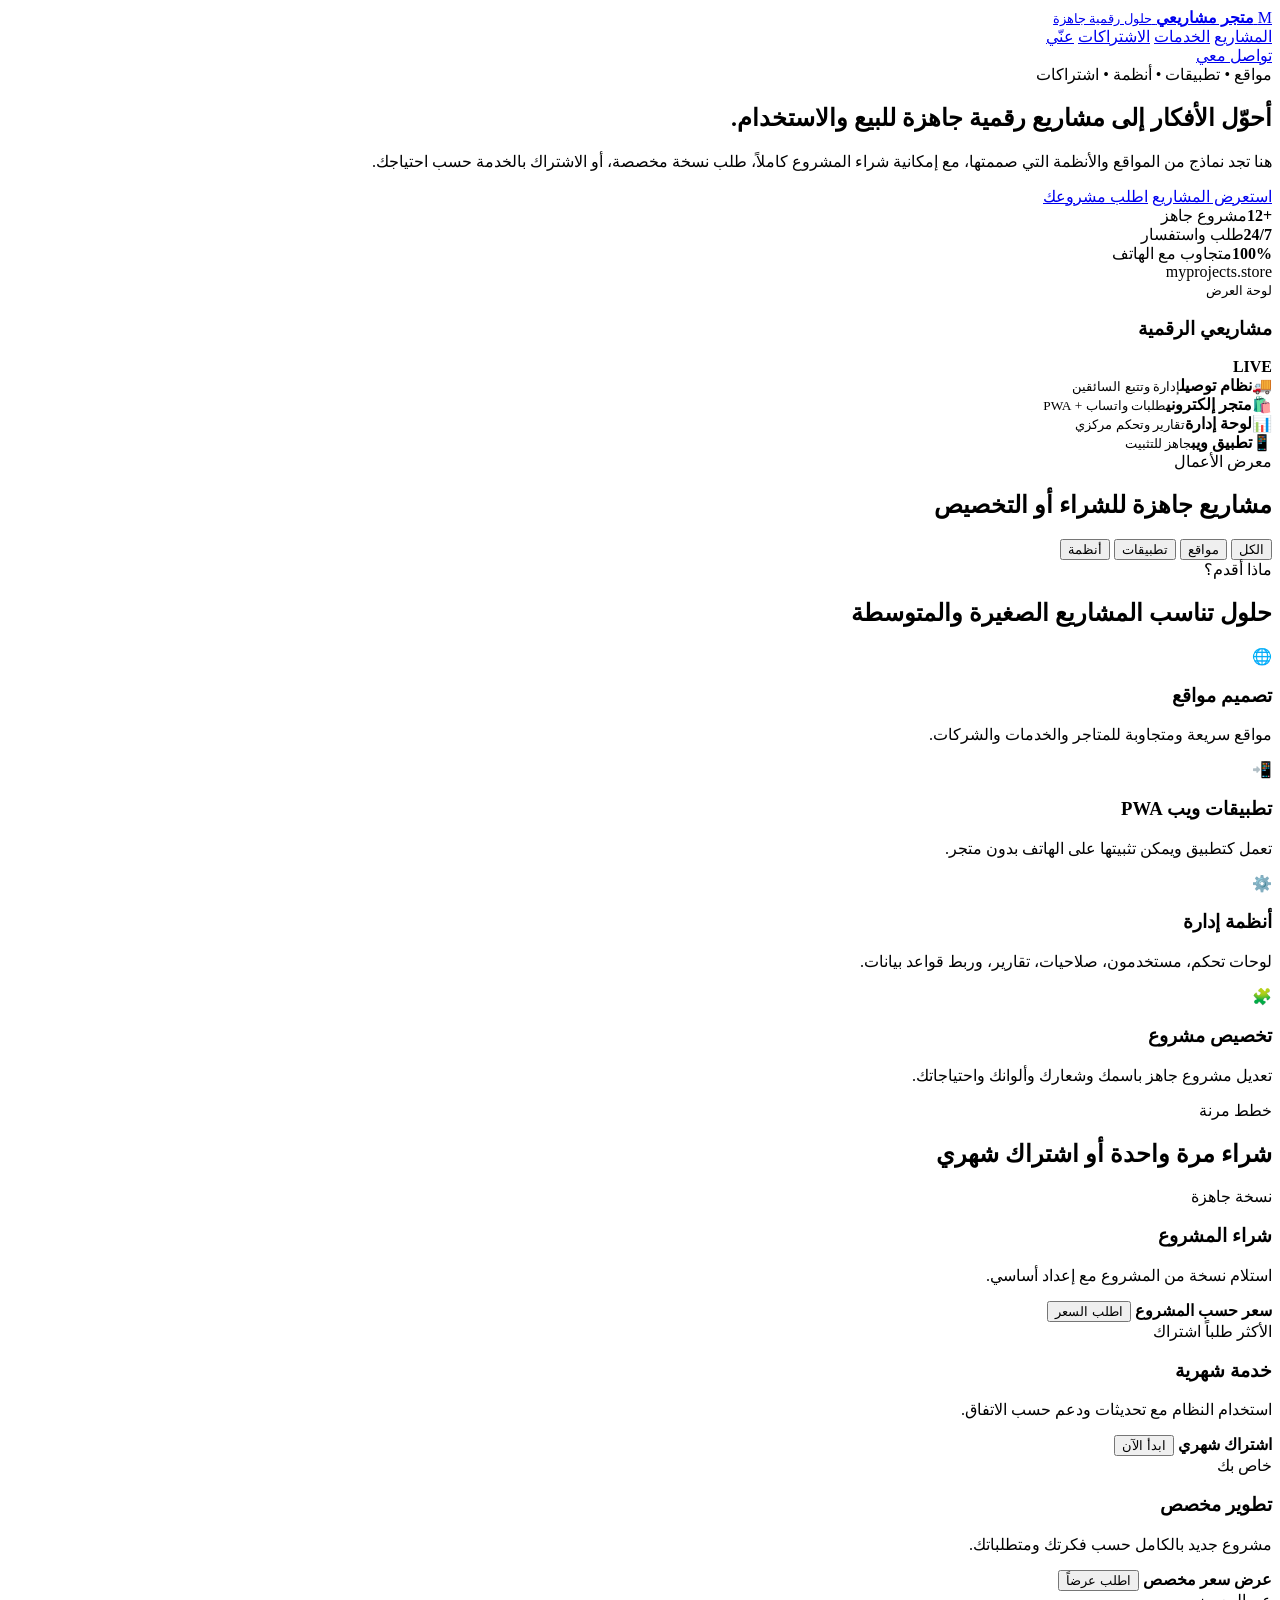
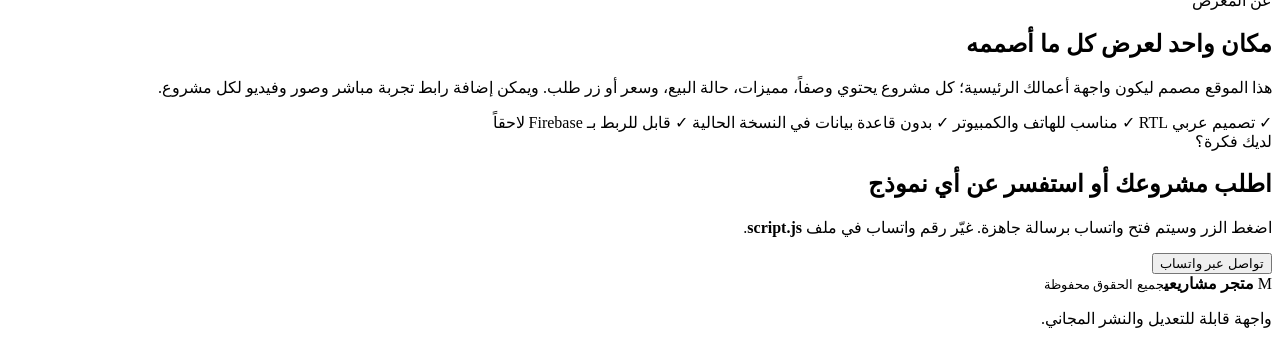
==== index.html @ 17db69a8 "Add initial project showcase homepage" ====
<!doctype html>
<html lang="ar" dir="rtl">
<head>
  <meta charset="utf-8" />
  <meta name="viewport" content="width=device-width,initial-scale=1,viewport-fit=cover" />
  <meta name="theme-color" content="#0b1020" />
  <meta name="description" content="معرض مشاريع رقمية، مواقع، تطبيقات واشتراكات جاهزة للبيع." />
  <title>متجر مشاريعي الرقمية</title>
  <link rel="preconnect" href="https://fonts.googleapis.com">
  <link rel="preconnect" href="https://fonts.gstatic.com" crossorigin>
  <link href="https://fonts.googleapis.com/css2?family=Tajawal:wght@400;500;600;700;800&display=swap" rel="stylesheet">
  <link rel="stylesheet" href="style.css" />
</head>
<body>
  <div class="bg-glow glow-1"></div>
  <div class="bg-glow glow-2"></div>

  <header class="topbar">
    <a href="#" class="brand" aria-label="الصفحة الرئيسية">
      <span class="brand-mark">M</span>
      <span>
        <b>متجر مشاريعي</b>
        <small>حلول رقمية جاهزة</small>
      </span>
    </a>

    <nav class="nav" id="nav">
      <a href="#projects">المشاريع</a>
      <a href="#services">الخدمات</a>
      <a href="#subscriptions">الاشتراكات</a>
      <a href="#about">عنّي</a>
    </nav>

    <a class="mini-btn" href="#contact">تواصل معي</a>
  </header>

  <main>
    <section class="hero">
      <div class="hero-copy">
        <span class="eyebrow">مواقع • تطبيقات • أنظمة • اشتراكات</span>
        <h1>أحوّل الأفكار إلى <span>مشاريع رقمية</span> جاهزة للبيع والاستخدام.</h1>
        <p>
          هنا تجد نماذج من المواقع والأنظمة التي صممتها، مع إمكانية شراء المشروع كاملاً،
          طلب نسخة مخصصة، أو الاشتراك بالخدمة حسب احتياجك.
        </p>
        <div class="hero-actions">
          <a class="btn primary" href="#projects">استعرض المشاريع</a>
          <a class="btn secondary" href="#contact">اطلب مشروعك</a>
        </div>

        <div class="stats">
          <div><strong>+12</strong><span>مشروع جاهز</span></div>
          <div><strong>24/7</strong><span>طلب واستفسار</span></div>
          <div><strong>100%</strong><span>متجاوب مع الهاتف</span></div>
        </div>
      </div>

      <div class="hero-card">
        <div class="browser">
          <div class="browser-bar">
            <span></span><span></span><span></span>
            <div>myprojects.store</div>
          </div>
          <div class="browser-content">
            <div class="dash-title">
              <div>
                <small>لوحة العرض</small>
                <h3>مشاريعي الرقمية</h3>
              </div>
              <b>LIVE</b>
            </div>

            <div class="dash-grid">
              <div class="dash-box accent"><span>🚚</span><b>نظام توصيل</b><small>إدارة وتتبع السائقين</small></div>
              <div class="dash-box"><span>🛍️</span><b>متجر إلكتروني</b><small>طلبات واتساب + PWA</small></div>
              <div class="dash-box"><span>📊</span><b>لوحة إدارة</b><small>تقارير وتحكم مركزي</small></div>
              <div class="dash-box"><span>📱</span><b>تطبيق ويب</b><small>جاهز للتثبيت</small></div>
            </div>
          </div>
        </div>
      </div>
    </section>

    <section class="section" id="projects">
      <div class="section-head">
        <div>
          <span class="eyebrow">معرض الأعمال</span>
          <h2>مشاريع جاهزة للشراء أو التخصيص</h2>
        </div>
        <div class="filters" id="filters">
          <button class="active" data-filter="all">الكل</button>
          <button data-filter="web">مواقع</button>
          <button data-filter="app">تطبيقات</button>
          <button data-filter="system">أنظمة</button>
        </div>
      </div>

      <div class="project-grid" id="projectGrid"></div>
    </section>

    <section class="section" id="services">
      <div class="section-head simple">
        <div>
          <span class="eyebrow">ماذا أقدم؟</span>
          <h2>حلول تناسب المشاريع الصغيرة والمتوسطة</h2>
        </div>
      </div>
      <div class="service-grid">
        <article class="service-card">
          <span>🌐</span>
          <h3>تصميم مواقع</h3>
          <p>مواقع سريعة ومتجاوبة للمتاجر والخدمات والشركات.</p>
        </article>
        <article class="service-card">
          <span>📲</span>
          <h3>تطبيقات ويب PWA</h3>
          <p>تعمل كتطبيق ويمكن تثبيتها على الهاتف بدون متجر.</p>
        </article>
        <article class="service-card">
          <span>⚙️</span>
          <h3>أنظمة إدارة</h3>
          <p>لوحات تحكم، مستخدمون، صلاحيات، تقارير، وربط قواعد بيانات.</p>
        </article>
        <article class="service-card">
          <span>🧩</span>
          <h3>تخصيص مشروع</h3>
          <p>تعديل مشروع جاهز باسمك وشعارك وألوانك واحتياجاتك.</p>
        </article>
      </div>
    </section>

    <section class="section" id="subscriptions">
      <div class="section-head simple">
        <div>
          <span class="eyebrow">خطط مرنة</span>
          <h2>شراء مرة واحدة أو اشتراك شهري</h2>
        </div>
      </div>
      <div class="pricing-grid">
        <article class="price-card">
          <span class="plan">نسخة جاهزة</span>
          <h3>شراء المشروع</h3>
          <p>استلام نسخة من المشروع مع إعداد أساسي.</p>
          <strong>سعر حسب المشروع</strong>
          <button onclick="orderPlan('شراء مشروع جاهز')">اطلب السعر</button>
        </article>
        <article class="price-card featured">
          <span class="badge">الأكثر طلباً</span>
          <span class="plan">اشتراك</span>
          <h3>خدمة شهرية</h3>
          <p>استخدام النظام مع تحديثات ودعم حسب الاتفاق.</p>
          <strong>اشتراك شهري</strong>
          <button onclick="orderPlan('اشتراك شهري')">ابدأ الآن</button>
        </article>
        <article class="price-card">
          <span class="plan">خاص بك</span>
          <h3>تطوير مخصص</h3>
          <p>مشروع جديد بالكامل حسب فكرتك ومتطلباتك.</p>
          <strong>عرض سعر مخصص</strong>
          <button onclick="orderPlan('تطوير مشروع مخصص')">اطلب عرضاً</button>
        </article>
      </div>
    </section>

    <section class="section about" id="about">
      <div class="about-card">
        <div>
          <span class="eyebrow">عن المعرض</span>
          <h2>مكان واحد لعرض كل ما أصممه</h2>
          <p>
            هذا الموقع مصمم ليكون واجهة أعمالك الرئيسية؛ كل مشروع يحتوي وصفاً، مميزات،
            حالة البيع، وسعر أو زر طلب. ويمكن إضافة رابط تجربة مباشر وصور وفيديو لكل مشروع.
          </p>
        </div>
        <div class="about-points">
          <span>✓ تصميم عربي RTL</span>
          <span>✓ مناسب للهاتف والكمبيوتر</span>
          <span>✓ بدون قاعدة بيانات في النسخة الحالية</span>
          <span>✓ قابل للربط بـ Firebase لاحقاً</span>
        </div>
      </div>
    </section>

    <section class="section contact" id="contact">
      <div class="contact-box">
        <span class="eyebrow">لديك فكرة؟</span>
        <h2>اطلب مشروعك أو استفسر عن أي نموذج</h2>
        <p>اضغط الزر وسيتم فتح واتساب برسالة جاهزة. غيّر رقم واتساب في ملف <b>script.js</b>.</p>
        <button class="btn primary" onclick="contactWhatsApp()">تواصل عبر واتساب</button>
      </div>
    </section>
  </main>

  <footer>
    <div class="brand footer-brand">
      <span class="brand-mark">M</span>
      <span><b>متجر مشاريعي</b><small>جميع الحقوق محفوظة</small></span>
    </div>
    <p>واجهة قابلة للتعديل والنشر المجاني.</p>
  </footer>

  <script src="script.js"></script>
</body>
</html>
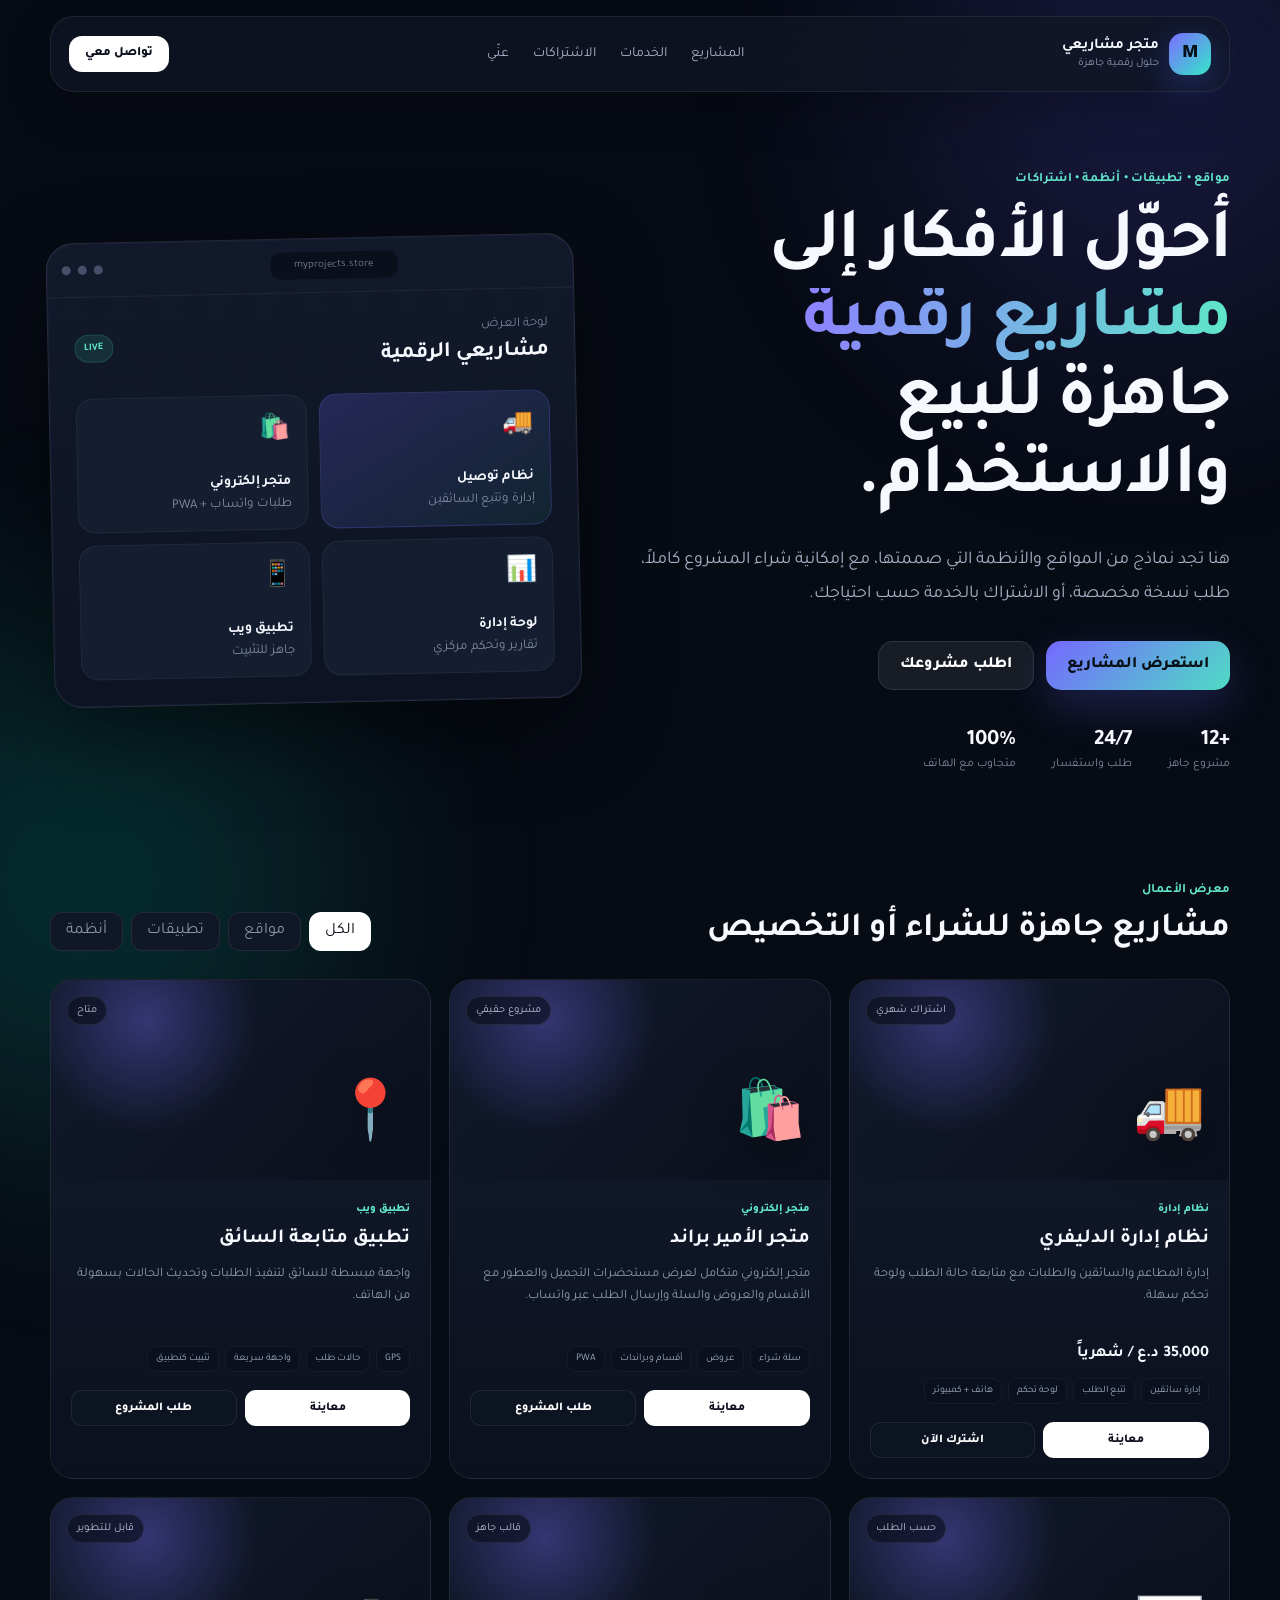
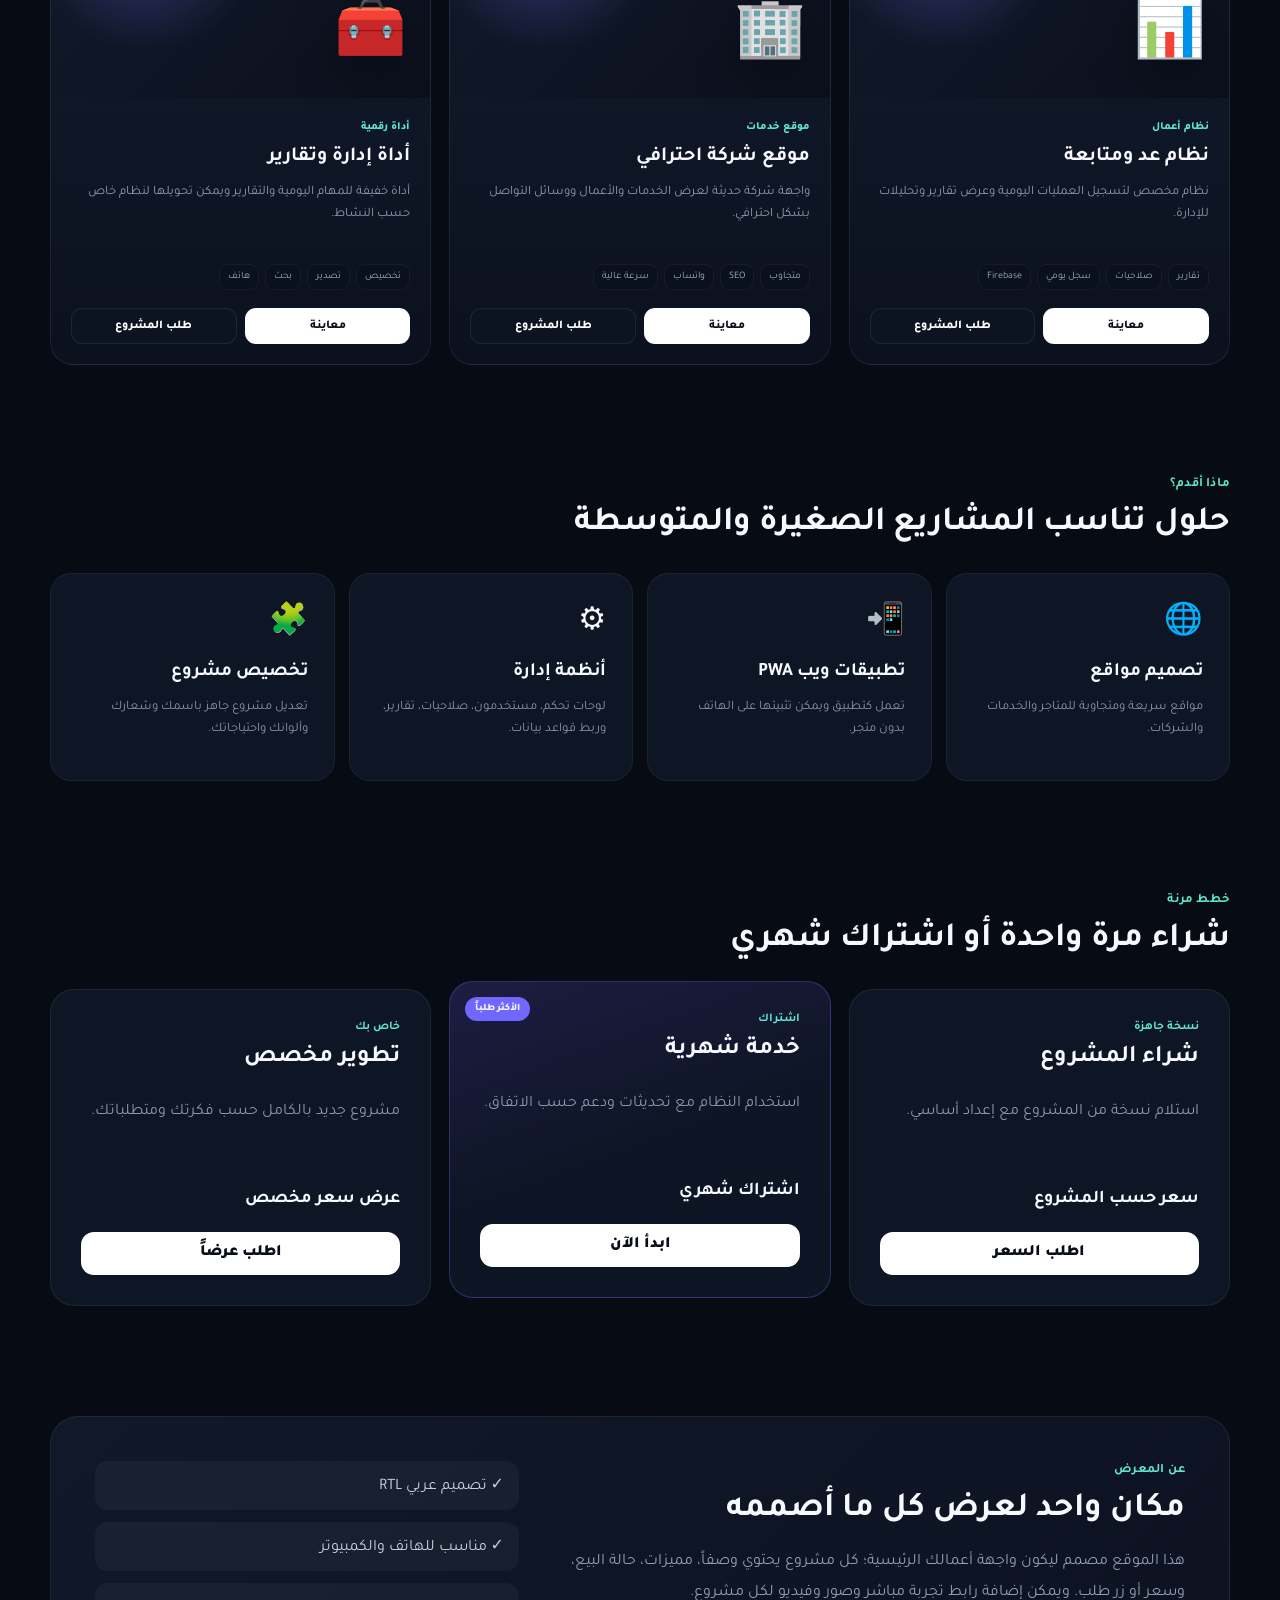
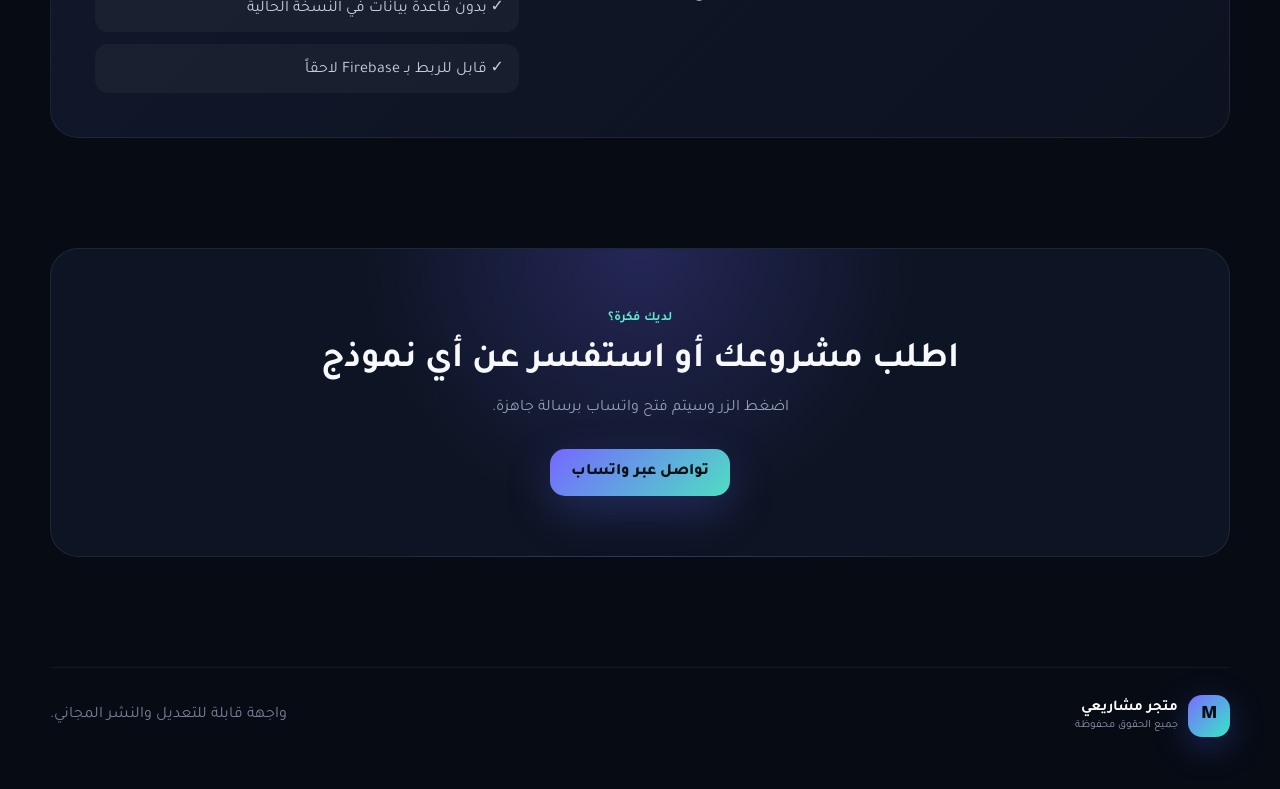
==== commit 02ebc364: "Bust project script cache" ====
--- a/index.html
+++ b/index.html
@@ -9,7 +9,7 @@
   <link rel="preconnect" href="https://fonts.googleapis.com">
   <link rel="preconnect" href="https://fonts.gstatic.com" crossorigin>
   <link href="https://fonts.googleapis.com/css2?family=Tajawal:wght@400;500;600;700;800&display=swap" rel="stylesheet">
-  <link rel="stylesheet" href="style.css" />
+  <link rel="stylesheet" href="style.css?v=20260911-2" />
 </head>
 <body>
   <div class="bg-glow glow-1"></div>
@@ -106,99 +106,29 @@
         </div>
       </div>
       <div class="service-grid">
-        <article class="service-card">
-          <span>🌐</span>
-          <h3>تصميم مواقع</h3>
-          <p>مواقع سريعة ومتجاوبة للمتاجر والخدمات والشركات.</p>
-        </article>
-        <article class="service-card">
-          <span>📲</span>
-          <h3>تطبيقات ويب PWA</h3>
-          <p>تعمل كتطبيق ويمكن تثبيتها على الهاتف بدون متجر.</p>
-        </article>
-        <article class="service-card">
-          <span>⚙️</span>
-          <h3>أنظمة إدارة</h3>
-          <p>لوحات تحكم، مستخدمون، صلاحيات، تقارير، وربط قواعد بيانات.</p>
-        </article>
-        <article class="service-card">
-          <span>🧩</span>
-          <h3>تخصيص مشروع</h3>
-          <p>تعديل مشروع جاهز باسمك وشعارك وألوانك واحتياجاتك.</p>
-        </article>
+        <article class="service-card"><span>🌐</span><h3>تصميم مواقع</h3><p>مواقع سريعة ومتجاوبة للمتاجر والخدمات والشركات.</p></article>
+        <article class="service-card"><span>📲</span><h3>تطبيقات ويب PWA</h3><p>تعمل كتطبيق ويمكن تثبيتها على الهاتف بدون متجر.</p></article>
+        <article class="service-card"><span>⚙️</span><h3>أنظمة إدارة</h3><p>لوحات تحكم، مستخدمون، صلاحيات، تقارير، وربط قواعد بيانات.</p></article>
+        <article class="service-card"><span>🧩</span><h3>تخصيص مشروع</h3><p>تعديل مشروع جاهز باسمك وشعارك وألوانك واحتياجاتك.</p></article>
       </div>
     </section>
 
     <section class="section" id="subscriptions">
-      <div class="section-head simple">
-        <div>
-          <span class="eyebrow">خطط مرنة</span>
-          <h2>شراء مرة واحدة أو اشتراك شهري</h2>
-        </div>
-      </div>
+      <div class="section-head simple"><div><span class="eyebrow">خطط مرنة</span><h2>شراء مرة واحدة أو اشتراك شهري</h2></div></div>
       <div class="pricing-grid">
-        <article class="price-card">
-          <span class="plan">نسخة جاهزة</span>
-          <h3>شراء المشروع</h3>
-          <p>استلام نسخة من المشروع مع إعداد أساسي.</p>
-          <strong>سعر حسب المشروع</strong>
-          <button onclick="orderPlan('شراء مشروع جاهز')">اطلب السعر</button>
-        </article>
-        <article class="price-card featured">
-          <span class="badge">الأكثر طلباً</span>
-          <span class="plan">اشتراك</span>
-          <h3>خدمة شهرية</h3>
-          <p>استخدام النظام مع تحديثات ودعم حسب الاتفاق.</p>
-          <strong>اشتراك شهري</strong>
-          <button onclick="orderPlan('اشتراك شهري')">ابدأ الآن</button>
-        </article>
-        <article class="price-card">
-          <span class="plan">خاص بك</span>
-          <h3>تطوير مخصص</h3>
-          <p>مشروع جديد بالكامل حسب فكرتك ومتطلباتك.</p>
-          <strong>عرض سعر مخصص</strong>
-          <button onclick="orderPlan('تطوير مشروع مخصص')">اطلب عرضاً</button>
-        </article>
+        <article class="price-card"><span class="plan">نسخة جاهزة</span><h3>شراء المشروع</h3><p>استلام نسخة من المشروع مع إعداد أساسي.</p><strong>سعر حسب المشروع</strong><button onclick="orderPlan('شراء مشروع جاهز')">اطلب السعر</button></article>
+        <article class="price-card featured"><span class="badge">الأكثر طلباً</span><span class="plan">اشتراك</span><h3>خدمة شهرية</h3><p>استخدام النظام مع تحديثات ودعم حسب الاتفاق.</p><strong>اشتراك شهري</strong><button onclick="orderPlan('اشتراك شهري')">ابدأ الآن</button></article>
+        <article class="price-card"><span class="plan">خاص بك</span><h3>تطوير مخصص</h3><p>مشروع جديد بالكامل حسب فكرتك ومتطلباتك.</p><strong>عرض سعر مخصص</strong><button onclick="orderPlan('تطوير مشروع مخصص')">اطلب عرضاً</button></article>
       </div>
     </section>
 
-    <section class="section about" id="about">
-      <div class="about-card">
-        <div>
-          <span class="eyebrow">عن المعرض</span>
-          <h2>مكان واحد لعرض كل ما أصممه</h2>
-          <p>
-            هذا الموقع مصمم ليكون واجهة أعمالك الرئيسية؛ كل مشروع يحتوي وصفاً، مميزات،
-            حالة البيع، وسعر أو زر طلب. ويمكن إضافة رابط تجربة مباشر وصور وفيديو لكل مشروع.
-          </p>
-        </div>
-        <div class="about-points">
-          <span>✓ تصميم عربي RTL</span>
-          <span>✓ مناسب للهاتف والكمبيوتر</span>
-          <span>✓ بدون قاعدة بيانات في النسخة الحالية</span>
-          <span>✓ قابل للربط بـ Firebase لاحقاً</span>
-        </div>
-      </div>
-    </section>
+    <section class="section about" id="about"><div class="about-card"><div><span class="eyebrow">عن المعرض</span><h2>مكان واحد لعرض كل ما أصممه</h2><p>هذا الموقع مصمم ليكون واجهة أعمالك الرئيسية؛ كل مشروع يحتوي وصفاً، مميزات، حالة البيع، وسعر أو زر طلب. ويمكن إضافة رابط تجربة مباشر وصور وفيديو لكل مشروع.</p></div><div class="about-points"><span>✓ تصميم عربي RTL</span><span>✓ مناسب للهاتف والكمبيوتر</span><span>✓ بدون قاعدة بيانات في النسخة الحالية</span><span>✓ قابل للربط بـ Firebase لاحقاً</span></div></div></section>
 
-    <section class="section contact" id="contact">
-      <div class="contact-box">
-        <span class="eyebrow">لديك فكرة؟</span>
-        <h2>اطلب مشروعك أو استفسر عن أي نموذج</h2>
-        <p>اضغط الزر وسيتم فتح واتساب برسالة جاهزة. غيّر رقم واتساب في ملف <b>script.js</b>.</p>
-        <button class="btn primary" onclick="contactWhatsApp()">تواصل عبر واتساب</button>
-      </div>
-    </section>
+    <section class="section contact" id="contact"><div class="contact-box"><span class="eyebrow">لديك فكرة؟</span><h2>اطلب مشروعك أو استفسر عن أي نموذج</h2><p>اضغط الزر وسيتم فتح واتساب برسالة جاهزة.</p><button class="btn primary" onclick="contactWhatsApp()">تواصل عبر واتساب</button></div></section>
   </main>
 
-  <footer>
-    <div class="brand footer-brand">
-      <span class="brand-mark">M</span>
-      <span><b>متجر مشاريعي</b><small>جميع الحقوق محفوظة</small></span>
-    </div>
-    <p>واجهة قابلة للتعديل والنشر المجاني.</p>
-  </footer>
+  <footer><div class="brand footer-brand"><span class="brand-mark">M</span><span><b>متجر مشاريعي</b><small>جميع الحقوق محفوظة</small></span></div><p>واجهة قابلة للتعديل والنشر المجاني.</p></footer>
 
-  <script src="script.js"></script>
+  <script src="script.js?v=20260911-2"></script>
 </body>
 </html>
--- a/style.css
+++ b/style.css
@@ -0,0 +1 @@
+*{box-sizing:border-box}html{scroll-behavior:smooth}body{margin:0;font-family:"Tajawal",system-ui,sans-serif;background:#070b14;color:#f7f9ff;overflow-x:hidden}a{text-decoration:none;color:inherit}button{font:inherit}.bg-glow{position:fixed;width:520px;height:520px;border-radius:50%;filter:blur(120px);opacity:.16;pointer-events:none;z-index:-1}.glow-1{background:#665dff;top:-170px;right:-130px}.glow-2{background:#00d5b0;bottom:-240px;left:-180px}.topbar{width:min(1180px,calc(100% - 28px));margin:16px auto 0;height:76px;padding:0 18px;display:flex;align-items:center;justify-content:space-between;background:rgba(16,22,37,.75);border:1px solid rgba(255,255,255,.08);border-radius:24px;backdrop-filter:blur(18px);position:sticky;top:12px;z-index:20;box-shadow:0 16px 50px rgba(0,0,0,.22)}.brand{display:flex;align-items:center;gap:10px}.brand-mark{width:42px;height:42px;border-radius:14px;display:grid;place-items:center;background:linear-gradient(135deg,#7c6cff,#34e7c8);color:#071017;font-weight:900;font-size:19px;box-shadow:0 10px 35px rgba(79,110,255,.3)}.brand span:last-child{display:flex;flex-direction:column;line-height:1.15}.brand b{font-size:15px}.brand small{font-size:11px;color:#8f9bb3;margin-top:4px}.nav{display:flex;gap:24px;color:#aab4c8;font-size:14px}.nav a:hover{color:white}.mini-btn{background:#fff;color:#0a0f1c;padding:10px 16px;border-radius:13px;font-weight:800;font-size:13px}.hero{width:min(1180px,calc(100% - 28px));margin:78px auto 40px;display:grid;grid-template-columns:1.06fr .94fr;gap:56px;align-items:center;min-height:520px}.eyebrow{display:inline-flex;align-items:center;gap:8px;color:#61e6cb;font-weight:700;font-size:13px;letter-spacing:.2px}.hero h1{font-size:clamp(40px,6vw,72px);line-height:1.09;margin:18px 0 22px;letter-spacing:-1.8px}.hero h1 span{background:linear-gradient(90deg,#8d82ff,#5fe6ca);-webkit-background-clip:text;background-clip:text;color:transparent}.hero p{max-width:650px;color:#a7b0c4;font-size:18px;line-height:1.9}.hero-actions{display:flex;gap:12px;margin-top:30px}.btn{border:0;border-radius:15px;padding:14px 21px;font-weight:800;cursor:pointer;display:inline-flex;align-items:center;justify-content:center}.btn.primary{background:linear-gradient(135deg,#7568ff,#4fddc4);color:#071017;box-shadow:0 16px 45px rgba(94,102,255,.25)}.btn.secondary{background:rgba(255,255,255,.07);color:#fff;border:1px solid rgba(255,255,255,.1)}.stats{display:flex;gap:36px;margin-top:38px}.stats div{display:flex;flex-direction:column}.stats strong{font-size:22px}.stats span{font-size:12px;color:#7f8aa0;margin-top:3px}.hero-card{position:relative}.browser{background:linear-gradient(180deg,#12192a,#0d1322);border:1px solid rgba(255,255,255,.09);border-radius:28px;overflow:hidden;box-shadow:0 30px 90px rgba(0,0,0,.45),0 0 0 1px rgba(111,101,255,.07) inset;transform:rotate(-1.2deg)}.browser-bar{height:54px;display:flex;align-items:center;gap:7px;padding:0 15px;border-bottom:1px solid rgba(255,255,255,.06);direction:ltr}.browser-bar>span{width:9px;height:9px;border-radius:50%;background:#465068}.browser-bar div{margin:auto;background:#0a0f1b;color:#6f7b92;padding:7px 24px;border-radius:10px;font-size:11px}.browser-content{padding:26px}.dash-title{display:flex;align-items:center;justify-content:space-between}.dash-title small{color:#717e97}.dash-title h3{margin:5px 0 0;font-size:22px}.dash-title b{font-size:10px;background:rgba(63,220,180,.12);color:#61e6cb;border:1px solid rgba(63,220,180,.18);padding:7px 9px;border-radius:999px}.dash-grid{display:grid;grid-template-columns:1fr 1fr;gap:12px;margin-top:25px}.dash-box{min-height:135px;border-radius:18px;padding:16px;background:#151e31;border:1px solid rgba(255,255,255,.05);display:flex;flex-direction:column;justify-content:flex-end}.dash-box.accent{background:linear-gradient(145deg,rgba(118,101,255,.22),rgba(50,215,191,.08));border-color:rgba(120,110,255,.2)}.dash-box span{font-size:25px;margin-bottom:auto}.dash-box b{font-size:14px}.dash-box small{color:#7e8aa1;margin-top:5px}.section{width:min(1180px,calc(100% - 28px));margin:110px auto}.section-head{display:flex;justify-content:space-between;align-items:end;gap:20px;margin-bottom:28px}.section-head h2{font-size:34px;margin:10px 0 0}.filters{display:flex;gap:8px;flex-wrap:wrap}.filters button{border:1px solid rgba(255,255,255,.08);background:#101727;color:#8995aa;border-radius:12px;padding:9px 15px;cursor:pointer}.filters button.active,.filters button:hover{background:#fff;color:#090e19}.project-grid{display:grid;grid-template-columns:repeat(3,1fr);gap:18px}.project-card{background:linear-gradient(180deg,rgba(20,28,47,.96),rgba(11,17,30,.98));border:1px solid rgba(255,255,255,.07);border-radius:23px;overflow:hidden;transition:.25s}.project-card:hover{transform:translateY(-5px);border-color:rgba(123,110,255,.28)}.project-cover{height:200px;background:radial-gradient(circle at 25% 20%,rgba(123,110,255,.35),transparent 35%),linear-gradient(135deg,#11192b,#0b101c);padding:24px;display:flex;align-items:flex-end;position:relative}.project-icon{font-size:58px;filter:drop-shadow(0 14px 24px rgba(0,0,0,.35))}.project-status{position:absolute;top:16px;left:16px;font-size:11px;padding:7px 9px;border-radius:999px;background:rgba(10,15,27,.65);border:1px solid rgba(255,255,255,.08);color:#b8c2d7}.project-body{padding:20px}.project-type{font-size:11px;color:#5fe6ca;font-weight:800}.project-body h3{font-size:20px;margin:8px 0}.project-body p{color:#8e9ab0;line-height:1.7;font-size:13px;min-height:68px}.project-features{display:flex;gap:6px;flex-wrap:wrap;margin:14px 0 18px}.project-features span{font-size:10px;color:#9facbf;background:#0a101d;border:1px solid rgba(255,255,255,.05);padding:6px 8px;border-radius:9px}.project-actions{display:flex;gap:8px}.project-actions a,.project-actions button{flex:1;border-radius:11px;padding:10px;border:1px solid rgba(255,255,255,.08);cursor:pointer;text-align:center;font-size:12px;font-weight:800}.project-actions a{background:#fff;color:#0a0f1b}.project-actions button{background:#0c1321;color:#fff}.service-grid{display:grid;grid-template-columns:repeat(4,1fr);gap:14px}.service-card{padding:26px;border-radius:21px;background:#0e1524;border:1px solid rgba(255,255,255,.06)}.service-card>span{font-size:31px}.service-card h3{margin:18px 0 8px}.service-card p{color:#8995aa;line-height:1.7;font-size:13px}.pricing-grid{display:grid;grid-template-columns:repeat(3,1fr);gap:18px;align-items:stretch}.price-card{position:relative;padding:30px;border-radius:24px;background:#0e1524;border:1px solid rgba(255,255,255,.07);display:flex;flex-direction:column}.price-card.featured{background:linear-gradient(160deg,rgba(118,102,255,.2),rgba(14,21,36,.98) 55%);border-color:rgba(125,111,255,.3);transform:translateY(-8px)}.badge{position:absolute;top:15px;left:15px;background:#7167ff;padding:6px 10px;border-radius:999px;font-size:10px;font-weight:800}.plan{color:#61e6cb;font-size:12px;font-weight:700}.price-card h3{font-size:24px;margin:10px 0}.price-card p{color:#8c98ad;line-height:1.7;min-height:58px}.price-card strong{font-size:18px;margin:15px 0 22px}.price-card button{margin-top:auto;border:0;border-radius:13px;padding:12px;background:#fff;color:#080d18;font-weight:900;cursor:pointer}.about-card{display:grid;grid-template-columns:1.2fr .8fr;gap:30px;background:linear-gradient(135deg,#11182a,#0c1220);border:1px solid rgba(255,255,255,.07);border-radius:28px;padding:44px}.about-card h2{font-size:34px;margin:10px 0}.about-card p{color:#929eb2;line-height:1.9}.about-points{display:grid;gap:12px;align-content:center}.about-points span{padding:13px 15px;border-radius:13px;background:rgba(255,255,255,.04);color:#c6cedc}.contact-box{text-align:center;padding:60px 20px;border:1px solid rgba(255,255,255,.08);border-radius:28px;background:radial-gradient(circle at 50% 0%,rgba(111,99,255,.24),transparent 42%),#0d1423}.contact-box h2{font-size:36px;margin:12px 0}.contact-box p{color:#94a0b5}.contact-box .btn{margin-top:15px}footer{width:min(1180px,calc(100% - 28px));margin:0 auto 26px;padding:22px 0;border-top:1px solid rgba(255,255,255,.06);display:flex;align-items:center;justify-content:space-between;color:#758198}.footer-brand b{color:#fff}@media(max-width:900px){.nav{display:none}.hero{grid-template-columns:1fr;margin-top:52px;gap:35px}.hero h1{font-size:48px}.project-grid{grid-template-columns:1fr 1fr}.service-grid{grid-template-columns:1fr 1fr}.pricing-grid{grid-template-columns:1fr}.price-card.featured{transform:none}.about-card{grid-template-columns:1fr}}@media(max-width:620px){.topbar{height:68px;padding:0 12px;border-radius:19px}.brand small{display:none}.mini-btn{padding:9px 12px}.hero{margin-top:38px;min-height:auto}.hero h1{font-size:39px;letter-spacing:-1px}.hero p{font-size:15px}.hero-actions{flex-direction:column}.stats{gap:20px;justify-content:space-between}.stats strong{font-size:18px}.stats span{font-size:10px}.browser{transform:none}.browser-content{padding:16px}.dash-box{min-height:118px;padding:13px}.section{margin:78px auto}.section-head{align-items:flex-start;flex-direction:column}.section-head h2,.about-card h2,.contact-box h2{font-size:27px}.project-grid,.service-grid{grid-template-columns:1fr}.project-cover{height:180px}.about-card{padding:25px}.contact-box{padding:42px 18px}footer{flex-direction:column;gap:15px;text-align:center}}
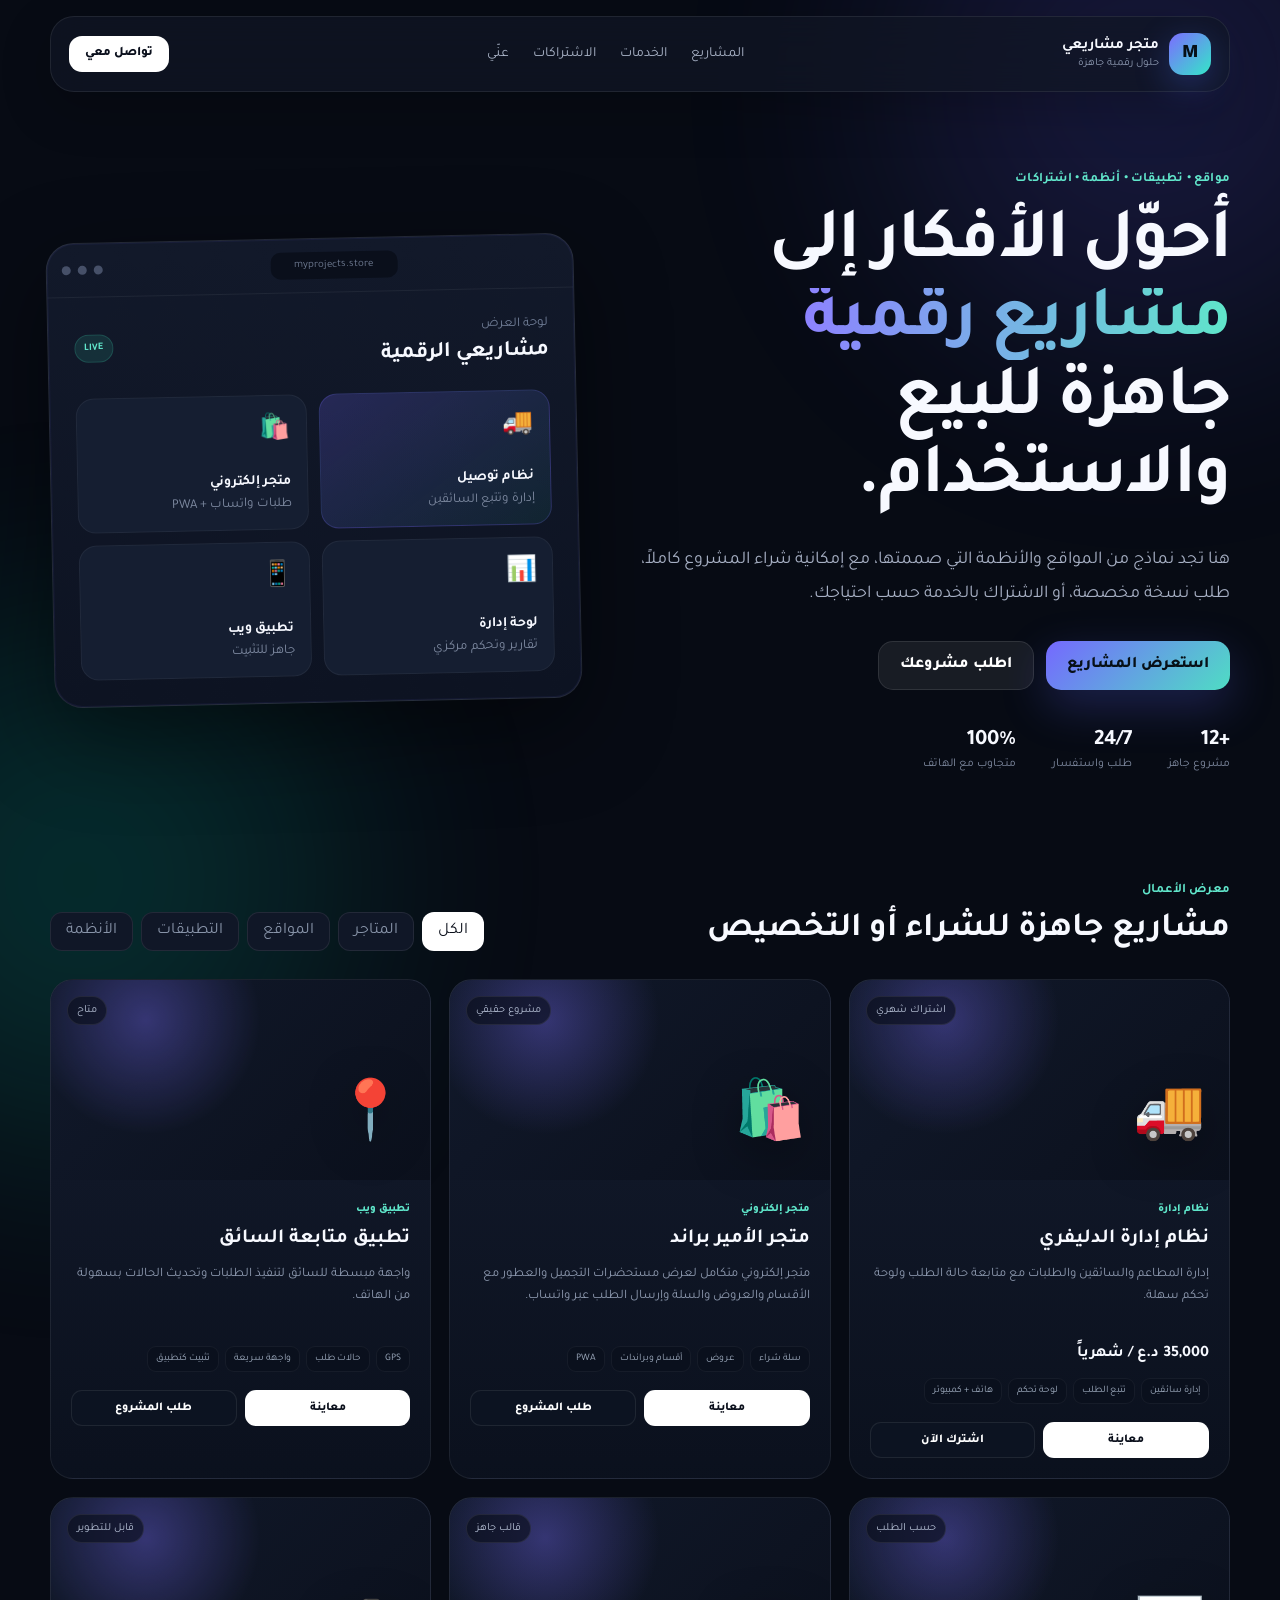
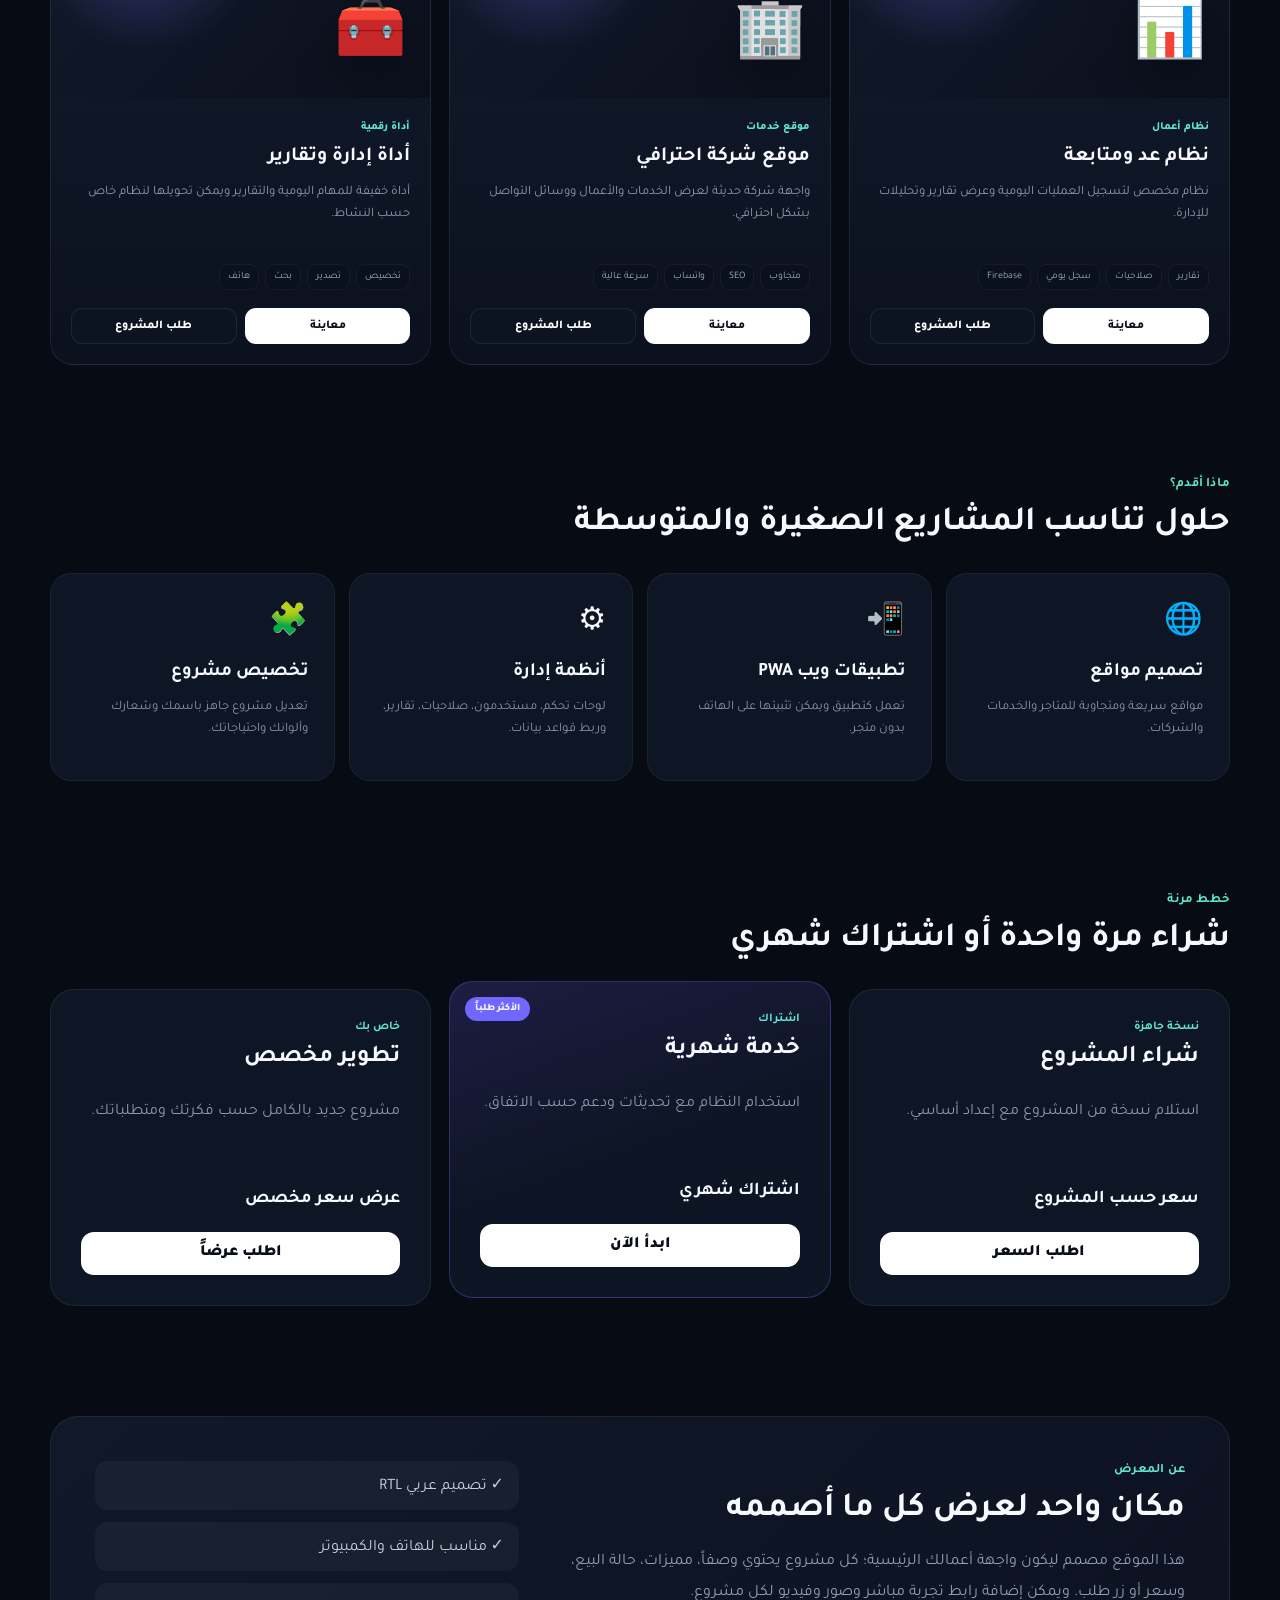
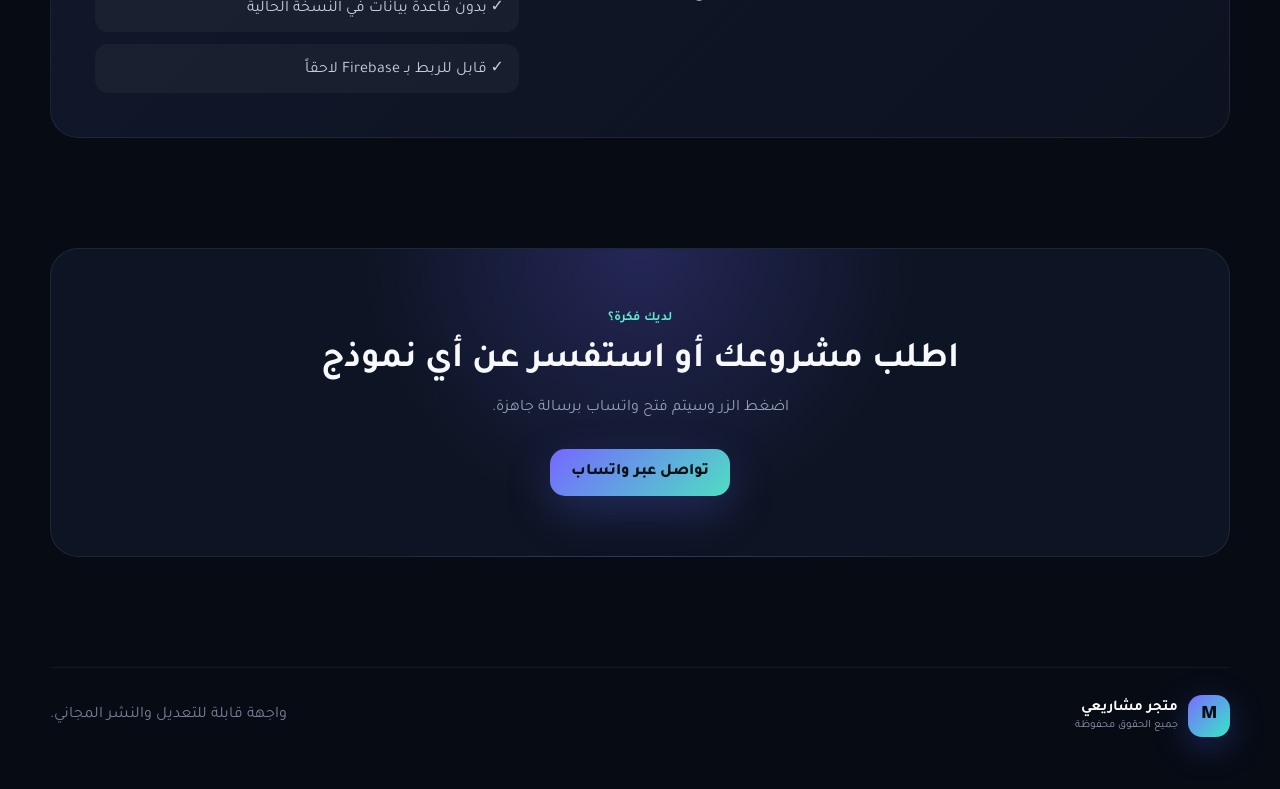
==== commit 257a9e52: "Add stores filter and refresh project script" ====
--- a/index.html
+++ b/index.html
@@ -9,7 +9,7 @@
   <link rel="preconnect" href="https://fonts.googleapis.com">
   <link rel="preconnect" href="https://fonts.gstatic.com" crossorigin>
   <link href="https://fonts.googleapis.com/css2?family=Tajawal:wght@400;500;600;700;800&display=swap" rel="stylesheet">
-  <link rel="stylesheet" href="style.css?v=20260911-2" />
+  <link rel="stylesheet" href="style.css?v=20260911-3" />
 </head>
 <body>
   <div class="bg-glow glow-1"></div>
@@ -18,19 +18,14 @@
   <header class="topbar">
     <a href="#" class="brand" aria-label="الصفحة الرئيسية">
       <span class="brand-mark">M</span>
-      <span>
-        <b>متجر مشاريعي</b>
-        <small>حلول رقمية جاهزة</small>
-      </span>
+      <span><b>متجر مشاريعي</b><small>حلول رقمية جاهزة</small></span>
     </a>
-
     <nav class="nav" id="nav">
       <a href="#projects">المشاريع</a>
       <a href="#services">الخدمات</a>
       <a href="#subscriptions">الاشتراكات</a>
       <a href="#about">عنّي</a>
     </nav>
-
     <a class="mini-btn" href="#contact">تواصل معي</a>
   </header>
 
@@ -39,37 +34,16 @@
       <div class="hero-copy">
         <span class="eyebrow">مواقع • تطبيقات • أنظمة • اشتراكات</span>
         <h1>أحوّل الأفكار إلى <span>مشاريع رقمية</span> جاهزة للبيع والاستخدام.</h1>
-        <p>
-          هنا تجد نماذج من المواقع والأنظمة التي صممتها، مع إمكانية شراء المشروع كاملاً،
-          طلب نسخة مخصصة، أو الاشتراك بالخدمة حسب احتياجك.
-        </p>
-        <div class="hero-actions">
-          <a class="btn primary" href="#projects">استعرض المشاريع</a>
-          <a class="btn secondary" href="#contact">اطلب مشروعك</a>
-        </div>
-
-        <div class="stats">
-          <div><strong>+12</strong><span>مشروع جاهز</span></div>
-          <div><strong>24/7</strong><span>طلب واستفسار</span></div>
-          <div><strong>100%</strong><span>متجاوب مع الهاتف</span></div>
-        </div>
+        <p>هنا تجد نماذج من المواقع والأنظمة التي صممتها، مع إمكانية شراء المشروع كاملاً، طلب نسخة مخصصة، أو الاشتراك بالخدمة حسب احتياجك.</p>
+        <div class="hero-actions"><a class="btn primary" href="#projects">استعرض المشاريع</a><a class="btn secondary" href="#contact">اطلب مشروعك</a></div>
+        <div class="stats"><div><strong>+12</strong><span>مشروع جاهز</span></div><div><strong>24/7</strong><span>طلب واستفسار</span></div><div><strong>100%</strong><span>متجاوب مع الهاتف</span></div></div>
       </div>
 
       <div class="hero-card">
         <div class="browser">
-          <div class="browser-bar">
-            <span></span><span></span><span></span>
-            <div>myprojects.store</div>
-          </div>
+          <div class="browser-bar"><span></span><span></span><span></span><div>myprojects.store</div></div>
           <div class="browser-content">
-            <div class="dash-title">
-              <div>
-                <small>لوحة العرض</small>
-                <h3>مشاريعي الرقمية</h3>
-              </div>
-              <b>LIVE</b>
-            </div>
-
+            <div class="dash-title"><div><small>لوحة العرض</small><h3>مشاريعي الرقمية</h3></div><b>LIVE</b></div>
             <div class="dash-grid">
               <div class="dash-box accent"><span>🚚</span><b>نظام توصيل</b><small>إدارة وتتبع السائقين</small></div>
               <div class="dash-box"><span>🛍️</span><b>متجر إلكتروني</b><small>طلبات واتساب + PWA</small></div>
@@ -83,28 +57,20 @@
 
     <section class="section" id="projects">
       <div class="section-head">
-        <div>
-          <span class="eyebrow">معرض الأعمال</span>
-          <h2>مشاريع جاهزة للشراء أو التخصيص</h2>
-        </div>
+        <div><span class="eyebrow">معرض الأعمال</span><h2>مشاريع جاهزة للشراء أو التخصيص</h2></div>
         <div class="filters" id="filters">
-          <button class="active" data-filter="all">الكل</button>
-          <button data-filter="web">مواقع</button>
-          <button data-filter="app">تطبيقات</button>
-          <button data-filter="system">أنظمة</button>
+          <button class="active" onclick="setFilter('all',this)">الكل</button>
+          <button onclick="setFilter('store',this)">المتاجر</button>
+          <button onclick="setFilter('web',this)">المواقع</button>
+          <button onclick="setFilter('app',this)">التطبيقات</button>
+          <button onclick="setFilter('system',this)">الأنظمة</button>
         </div>
       </div>
-
       <div class="project-grid" id="projectGrid"></div>
     </section>
 
     <section class="section" id="services">
-      <div class="section-head simple">
-        <div>
-          <span class="eyebrow">ماذا أقدم؟</span>
-          <h2>حلول تناسب المشاريع الصغيرة والمتوسطة</h2>
-        </div>
-      </div>
+      <div class="section-head simple"><div><span class="eyebrow">ماذا أقدم؟</span><h2>حلول تناسب المشاريع الصغيرة والمتوسطة</h2></div></div>
       <div class="service-grid">
         <article class="service-card"><span>🌐</span><h3>تصميم مواقع</h3><p>مواقع سريعة ومتجاوبة للمتاجر والخدمات والشركات.</p></article>
         <article class="service-card"><span>📲</span><h3>تطبيقات ويب PWA</h3><p>تعمل كتطبيق ويمكن تثبيتها على الهاتف بدون متجر.</p></article>
@@ -129,6 +95,6 @@
 
   <footer><div class="brand footer-brand"><span class="brand-mark">M</span><span><b>متجر مشاريعي</b><small>جميع الحقوق محفوظة</small></span></div><p>واجهة قابلة للتعديل والنشر المجاني.</p></footer>
 
-  <script src="script.js?v=20260911-2"></script>
+  <script src="script.js?v=20260911-3"></script>
 </body>
-</html>
+</html>
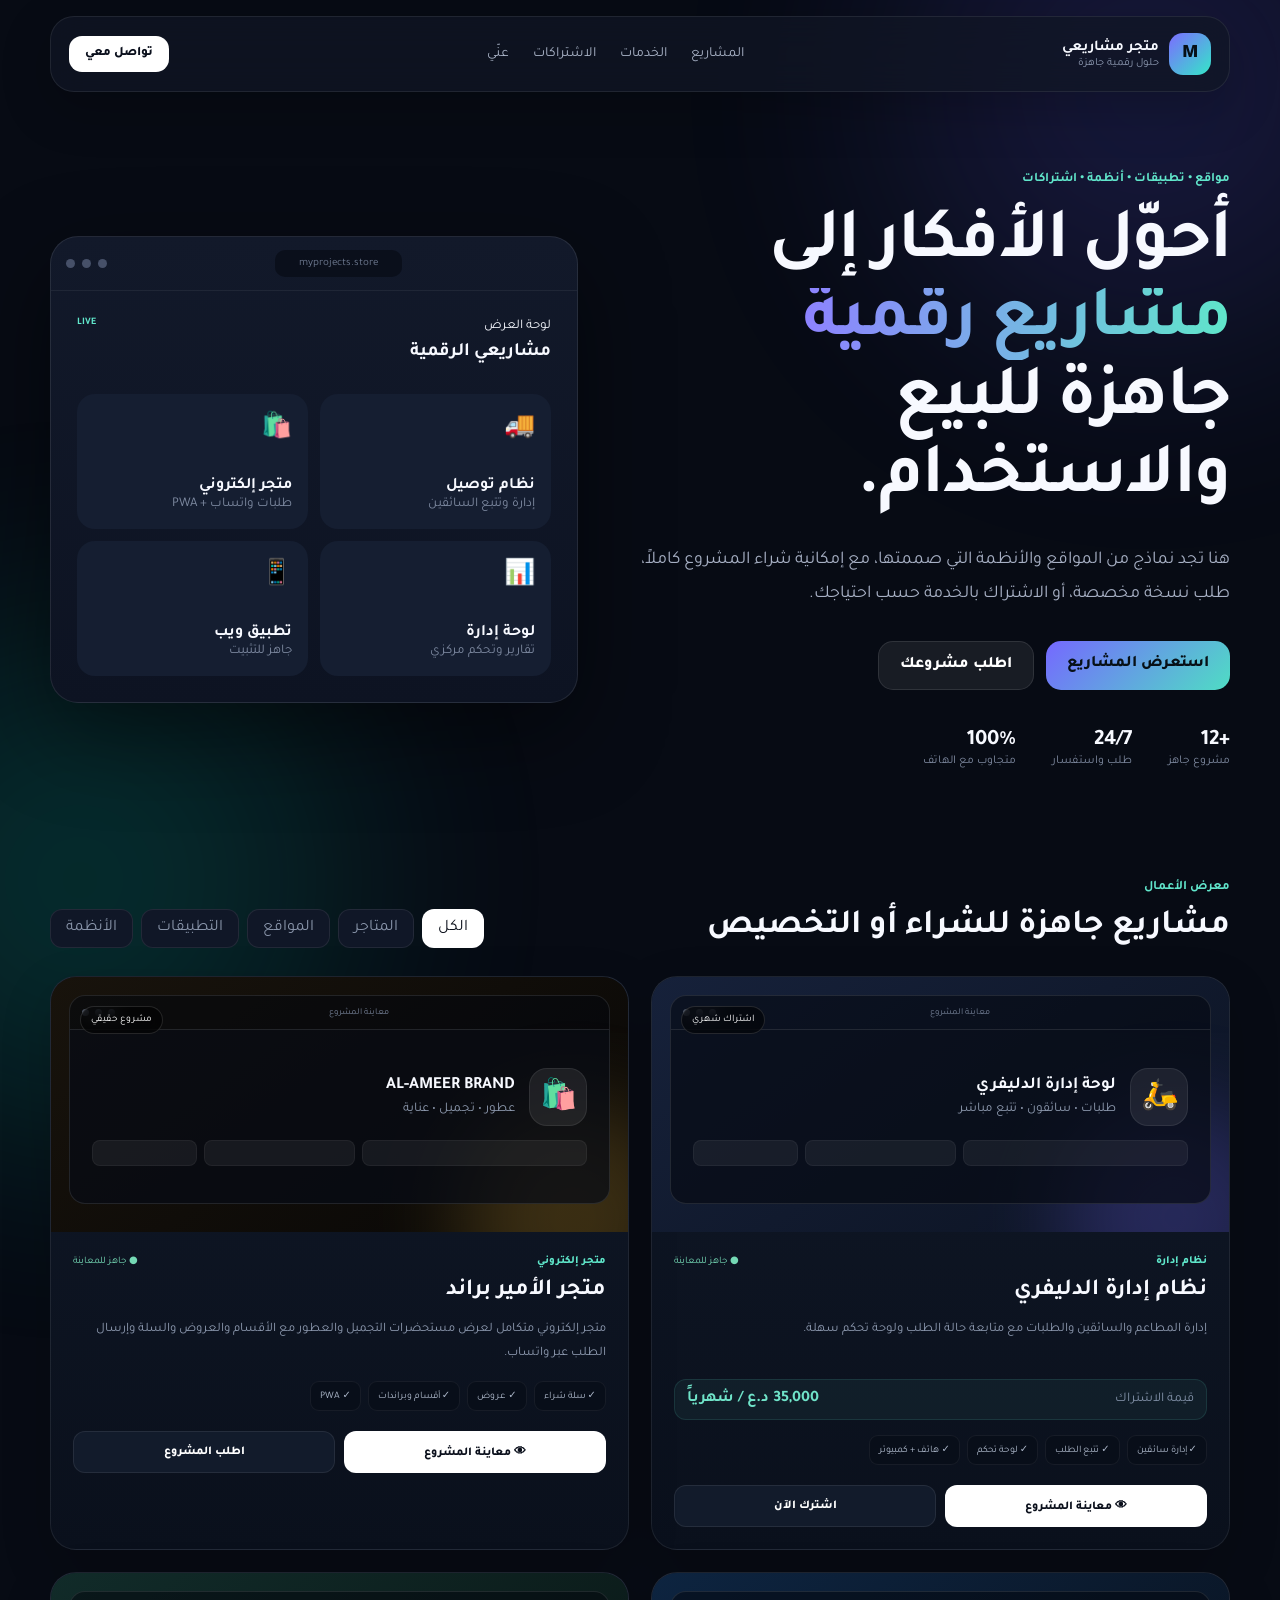
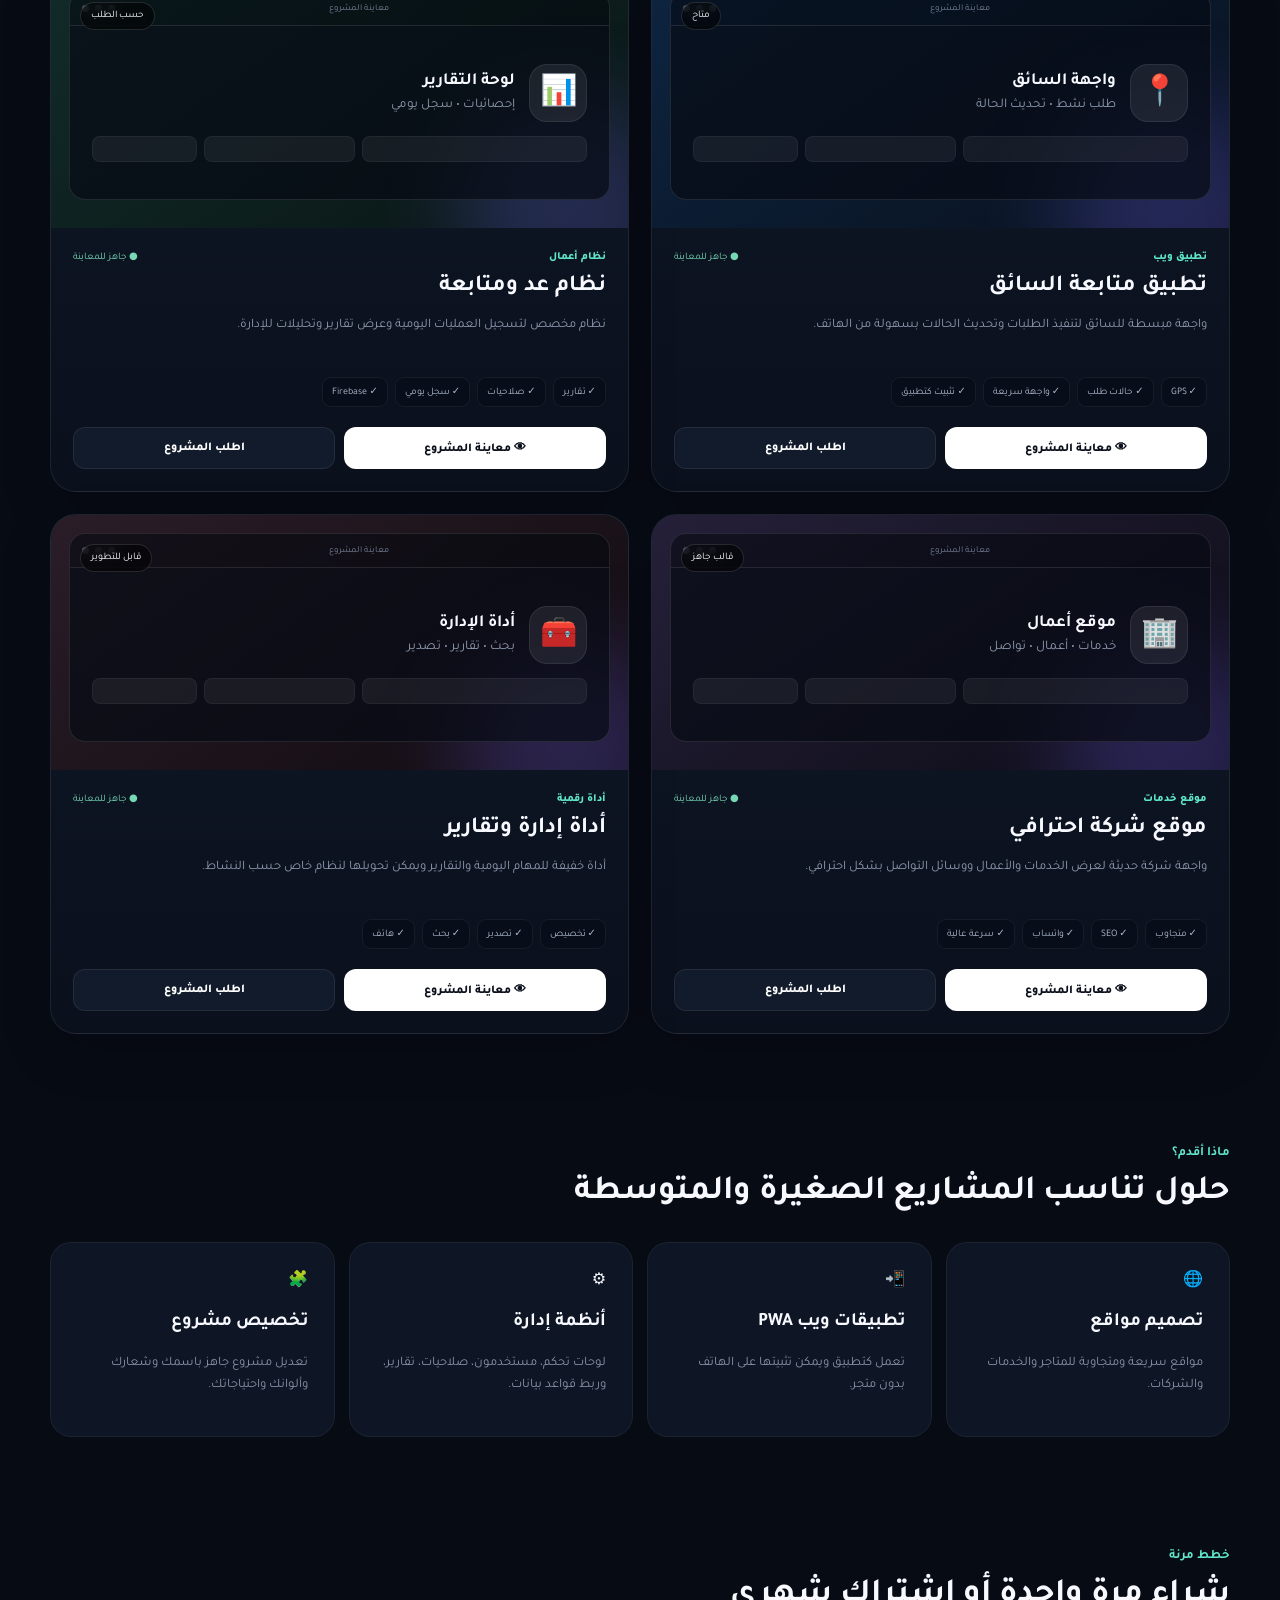
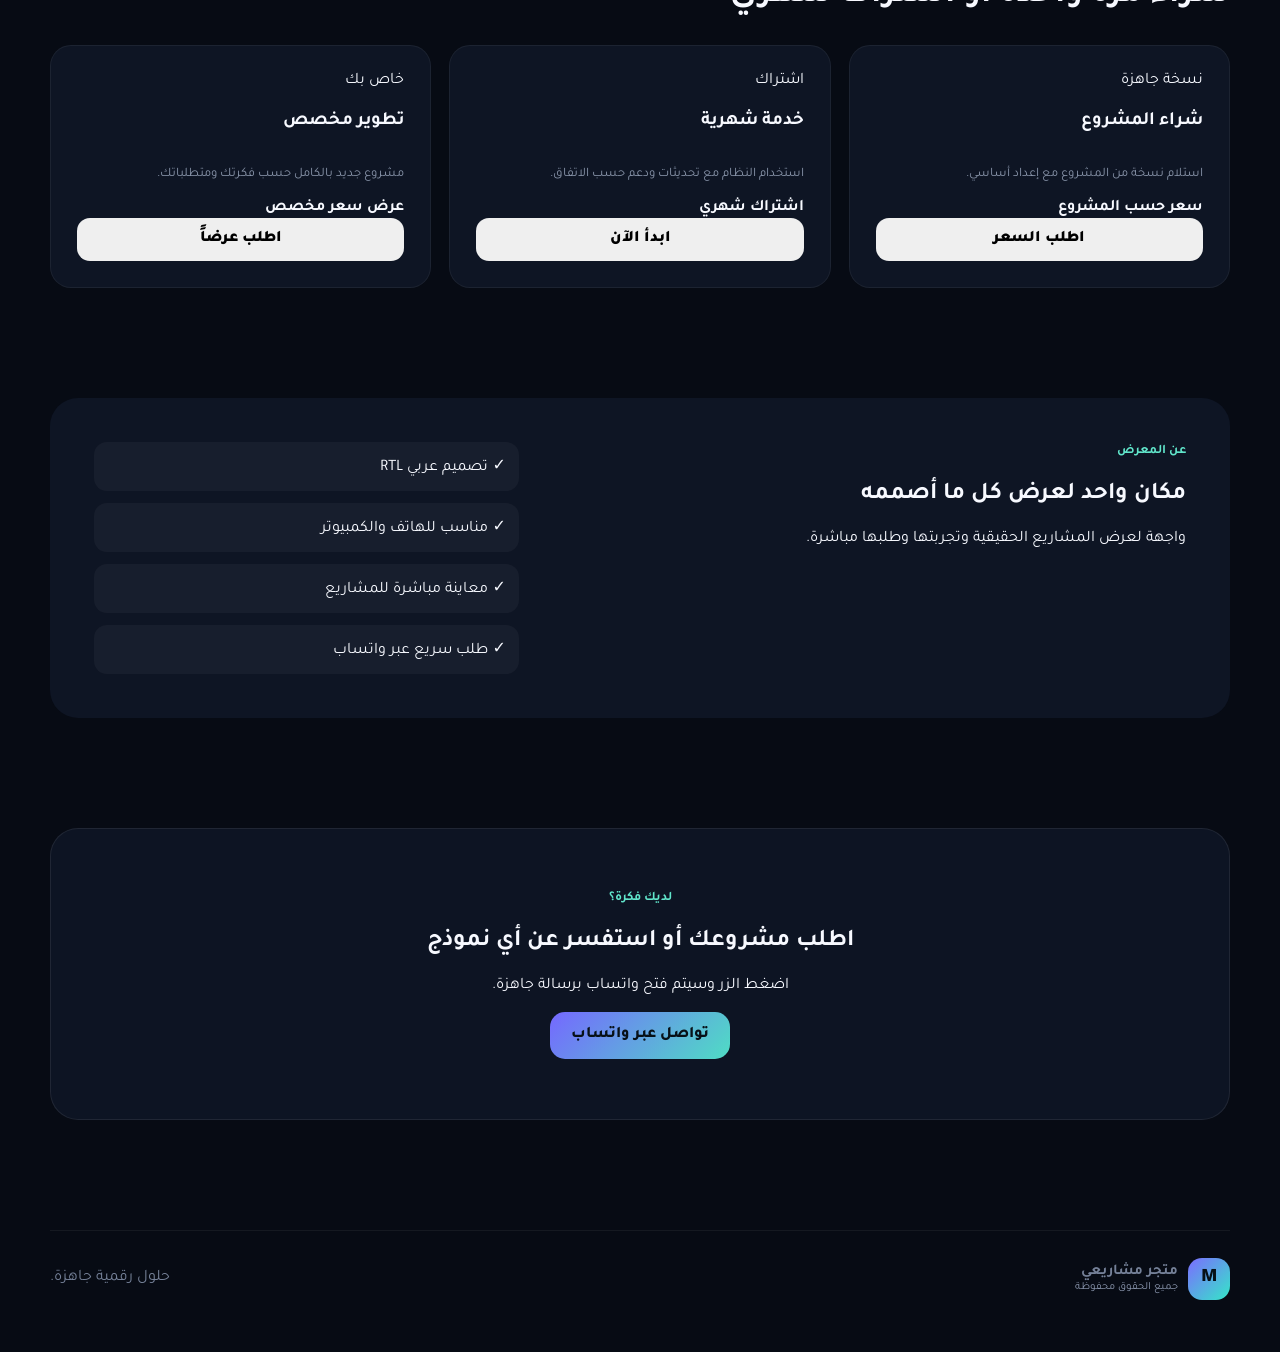
==== commit ef44d33a: "Bump cache for redesigned project cards" ====
--- a/index.html
+++ b/index.html
@@ -1,100 +1 @@
-<!doctype html>
-<html lang="ar" dir="rtl">
-<head>
-  <meta charset="utf-8" />
-  <meta name="viewport" content="width=device-width,initial-scale=1,viewport-fit=cover" />
-  <meta name="theme-color" content="#0b1020" />
-  <meta name="description" content="معرض مشاريع رقمية، مواقع، تطبيقات واشتراكات جاهزة للبيع." />
-  <title>متجر مشاريعي الرقمية</title>
-  <link rel="preconnect" href="https://fonts.googleapis.com">
-  <link rel="preconnect" href="https://fonts.gstatic.com" crossorigin>
-  <link href="https://fonts.googleapis.com/css2?family=Tajawal:wght@400;500;600;700;800&display=swap" rel="stylesheet">
-  <link rel="stylesheet" href="style.css?v=20260911-3" />
-</head>
-<body>
-  <div class="bg-glow glow-1"></div>
-  <div class="bg-glow glow-2"></div>
-
-  <header class="topbar">
-    <a href="#" class="brand" aria-label="الصفحة الرئيسية">
-      <span class="brand-mark">M</span>
-      <span><b>متجر مشاريعي</b><small>حلول رقمية جاهزة</small></span>
-    </a>
-    <nav class="nav" id="nav">
-      <a href="#projects">المشاريع</a>
-      <a href="#services">الخدمات</a>
-      <a href="#subscriptions">الاشتراكات</a>
-      <a href="#about">عنّي</a>
-    </nav>
-    <a class="mini-btn" href="#contact">تواصل معي</a>
-  </header>
-
-  <main>
-    <section class="hero">
-      <div class="hero-copy">
-        <span class="eyebrow">مواقع • تطبيقات • أنظمة • اشتراكات</span>
-        <h1>أحوّل الأفكار إلى <span>مشاريع رقمية</span> جاهزة للبيع والاستخدام.</h1>
-        <p>هنا تجد نماذج من المواقع والأنظمة التي صممتها، مع إمكانية شراء المشروع كاملاً، طلب نسخة مخصصة، أو الاشتراك بالخدمة حسب احتياجك.</p>
-        <div class="hero-actions"><a class="btn primary" href="#projects">استعرض المشاريع</a><a class="btn secondary" href="#contact">اطلب مشروعك</a></div>
-        <div class="stats"><div><strong>+12</strong><span>مشروع جاهز</span></div><div><strong>24/7</strong><span>طلب واستفسار</span></div><div><strong>100%</strong><span>متجاوب مع الهاتف</span></div></div>
-      </div>
-
-      <div class="hero-card">
-        <div class="browser">
-          <div class="browser-bar"><span></span><span></span><span></span><div>myprojects.store</div></div>
-          <div class="browser-content">
-            <div class="dash-title"><div><small>لوحة العرض</small><h3>مشاريعي الرقمية</h3></div><b>LIVE</b></div>
-            <div class="dash-grid">
-              <div class="dash-box accent"><span>🚚</span><b>نظام توصيل</b><small>إدارة وتتبع السائقين</small></div>
-              <div class="dash-box"><span>🛍️</span><b>متجر إلكتروني</b><small>طلبات واتساب + PWA</small></div>
-              <div class="dash-box"><span>📊</span><b>لوحة إدارة</b><small>تقارير وتحكم مركزي</small></div>
-              <div class="dash-box"><span>📱</span><b>تطبيق ويب</b><small>جاهز للتثبيت</small></div>
-            </div>
-          </div>
-        </div>
-      </div>
-    </section>
-
-    <section class="section" id="projects">
-      <div class="section-head">
-        <div><span class="eyebrow">معرض الأعمال</span><h2>مشاريع جاهزة للشراء أو التخصيص</h2></div>
-        <div class="filters" id="filters">
-          <button class="active" onclick="setFilter('all',this)">الكل</button>
-          <button onclick="setFilter('store',this)">المتاجر</button>
-          <button onclick="setFilter('web',this)">المواقع</button>
-          <button onclick="setFilter('app',this)">التطبيقات</button>
-          <button onclick="setFilter('system',this)">الأنظمة</button>
-        </div>
-      </div>
-      <div class="project-grid" id="projectGrid"></div>
-    </section>
-
-    <section class="section" id="services">
-      <div class="section-head simple"><div><span class="eyebrow">ماذا أقدم؟</span><h2>حلول تناسب المشاريع الصغيرة والمتوسطة</h2></div></div>
-      <div class="service-grid">
-        <article class="service-card"><span>🌐</span><h3>تصميم مواقع</h3><p>مواقع سريعة ومتجاوبة للمتاجر والخدمات والشركات.</p></article>
-        <article class="service-card"><span>📲</span><h3>تطبيقات ويب PWA</h3><p>تعمل كتطبيق ويمكن تثبيتها على الهاتف بدون متجر.</p></article>
-        <article class="service-card"><span>⚙️</span><h3>أنظمة إدارة</h3><p>لوحات تحكم، مستخدمون، صلاحيات، تقارير، وربط قواعد بيانات.</p></article>
-        <article class="service-card"><span>🧩</span><h3>تخصيص مشروع</h3><p>تعديل مشروع جاهز باسمك وشعارك وألوانك واحتياجاتك.</p></article>
-      </div>
-    </section>
-
-    <section class="section" id="subscriptions">
-      <div class="section-head simple"><div><span class="eyebrow">خطط مرنة</span><h2>شراء مرة واحدة أو اشتراك شهري</h2></div></div>
-      <div class="pricing-grid">
-        <article class="price-card"><span class="plan">نسخة جاهزة</span><h3>شراء المشروع</h3><p>استلام نسخة من المشروع مع إعداد أساسي.</p><strong>سعر حسب المشروع</strong><button onclick="orderPlan('شراء مشروع جاهز')">اطلب السعر</button></article>
-        <article class="price-card featured"><span class="badge">الأكثر طلباً</span><span class="plan">اشتراك</span><h3>خدمة شهرية</h3><p>استخدام النظام مع تحديثات ودعم حسب الاتفاق.</p><strong>اشتراك شهري</strong><button onclick="orderPlan('اشتراك شهري')">ابدأ الآن</button></article>
-        <article class="price-card"><span class="plan">خاص بك</span><h3>تطوير مخصص</h3><p>مشروع جديد بالكامل حسب فكرتك ومتطلباتك.</p><strong>عرض سعر مخصص</strong><button onclick="orderPlan('تطوير مشروع مخصص')">اطلب عرضاً</button></article>
-      </div>
-    </section>
-
-    <section class="section about" id="about"><div class="about-card"><div><span class="eyebrow">عن المعرض</span><h2>مكان واحد لعرض كل ما أصممه</h2><p>هذا الموقع مصمم ليكون واجهة أعمالك الرئيسية؛ كل مشروع يحتوي وصفاً، مميزات، حالة البيع، وسعر أو زر طلب. ويمكن إضافة رابط تجربة مباشر وصور وفيديو لكل مشروع.</p></div><div class="about-points"><span>✓ تصميم عربي RTL</span><span>✓ مناسب للهاتف والكمبيوتر</span><span>✓ بدون قاعدة بيانات في النسخة الحالية</span><span>✓ قابل للربط بـ Firebase لاحقاً</span></div></div></section>
-
-    <section class="section contact" id="contact"><div class="contact-box"><span class="eyebrow">لديك فكرة؟</span><h2>اطلب مشروعك أو استفسر عن أي نموذج</h2><p>اضغط الزر وسيتم فتح واتساب برسالة جاهزة.</p><button class="btn primary" onclick="contactWhatsApp()">تواصل عبر واتساب</button></div></section>
-  </main>
-
-  <footer><div class="brand footer-brand"><span class="brand-mark">M</span><span><b>متجر مشاريعي</b><small>جميع الحقوق محفوظة</small></span></div><p>واجهة قابلة للتعديل والنشر المجاني.</p></footer>
-
-  <script src="script.js?v=20260911-3"></script>
-</body>
-</html>+<!doctype html><html lang="ar" dir="rtl"><head><meta charset="utf-8"><meta name="viewport" content="width=device-width,initial-scale=1,viewport-fit=cover"><meta name="theme-color" content="#0b1020"><meta name="description" content="معرض مشاريع رقمية، مواقع، تطبيقات واشتراكات جاهزة للبيع."><title>متجر مشاريعي الرقمية</title><link rel="preconnect" href="https://fonts.googleapis.com"><link rel="preconnect" href="https://fonts.gstatic.com" crossorigin><link href="https://fonts.googleapis.com/css2?family=Tajawal:wght@400;500;600;700;800&display=swap" rel="stylesheet"><link rel="stylesheet" href="style.css?v=20260911-4"></head><body><div class="bg-glow glow-1"></div><div class="bg-glow glow-2"></div><header class="topbar"><a href="#" class="brand"><span class="brand-mark">M</span><span><b>متجر مشاريعي</b><small>حلول رقمية جاهزة</small></span></a><nav class="nav"><a href="#projects">المشاريع</a><a href="#services">الخدمات</a><a href="#subscriptions">الاشتراكات</a><a href="#about">عنّي</a></nav><a class="mini-btn" href="#contact">تواصل معي</a></header><main><section class="hero"><div class="hero-copy"><span class="eyebrow">مواقع • تطبيقات • أنظمة • اشتراكات</span><h1>أحوّل الأفكار إلى <span>مشاريع رقمية</span> جاهزة للبيع والاستخدام.</h1><p>هنا تجد نماذج من المواقع والأنظمة التي صممتها، مع إمكانية شراء المشروع كاملاً، طلب نسخة مخصصة، أو الاشتراك بالخدمة حسب احتياجك.</p><div class="hero-actions"><a class="btn primary" href="#projects">استعرض المشاريع</a><a class="btn secondary" href="#contact">اطلب مشروعك</a></div><div class="stats"><div><strong>+12</strong><span>مشروع جاهز</span></div><div><strong>24/7</strong><span>طلب واستفسار</span></div><div><strong>100%</strong><span>متجاوب مع الهاتف</span></div></div></div><div class="hero-card"><div class="browser"><div class="browser-bar"><span></span><span></span><span></span><div>myprojects.store</div></div><div class="browser-content"><div class="dash-title"><div><small>لوحة العرض</small><h3>مشاريعي الرقمية</h3></div><b>LIVE</b></div><div class="dash-grid"><div class="dash-box"><span>🚚</span><b>نظام توصيل</b><small>إدارة وتتبع السائقين</small></div><div class="dash-box"><span>🛍️</span><b>متجر إلكتروني</b><small>طلبات واتساب + PWA</small></div><div class="dash-box"><span>📊</span><b>لوحة إدارة</b><small>تقارير وتحكم مركزي</small></div><div class="dash-box"><span>📱</span><b>تطبيق ويب</b><small>جاهز للتثبيت</small></div></div></div></div></div></section><section class="section" id="projects"><div class="section-head"><div><span class="eyebrow">معرض الأعمال</span><h2>مشاريع جاهزة للشراء أو التخصيص</h2></div><div class="filters" id="filters"><button class="active" onclick="setFilter('all',this)">الكل</button><button onclick="setFilter('store',this)">المتاجر</button><button onclick="setFilter('web',this)">المواقع</button><button onclick="setFilter('app',this)">التطبيقات</button><button onclick="setFilter('system',this)">الأنظمة</button></div></div><div class="project-grid" id="projectGrid"></div></section><section class="section" id="services"><div class="section-head"><div><span class="eyebrow">ماذا أقدم؟</span><h2>حلول تناسب المشاريع الصغيرة والمتوسطة</h2></div></div><div class="service-grid"><article class="service-card"><span>🌐</span><h3>تصميم مواقع</h3><p>مواقع سريعة ومتجاوبة للمتاجر والخدمات والشركات.</p></article><article class="service-card"><span>📲</span><h3>تطبيقات ويب PWA</h3><p>تعمل كتطبيق ويمكن تثبيتها على الهاتف بدون متجر.</p></article><article class="service-card"><span>⚙️</span><h3>أنظمة إدارة</h3><p>لوحات تحكم، مستخدمون، صلاحيات، تقارير، وربط قواعد بيانات.</p></article><article class="service-card"><span>🧩</span><h3>تخصيص مشروع</h3><p>تعديل مشروع جاهز باسمك وشعارك وألوانك واحتياجاتك.</p></article></div></section><section class="section" id="subscriptions"><div class="section-head"><div><span class="eyebrow">خطط مرنة</span><h2>شراء مرة واحدة أو اشتراك شهري</h2></div></div><div class="pricing-grid"><article class="price-card"><span>نسخة جاهزة</span><h3>شراء المشروع</h3><p>استلام نسخة من المشروع مع إعداد أساسي.</p><strong>سعر حسب المشروع</strong><button onclick="orderPlan('شراء مشروع جاهز')">اطلب السعر</button></article><article class="price-card"><span>اشتراك</span><h3>خدمة شهرية</h3><p>استخدام النظام مع تحديثات ودعم حسب الاتفاق.</p><strong>اشتراك شهري</strong><button onclick="orderPlan('اشتراك شهري')">ابدأ الآن</button></article><article class="price-card"><span>خاص بك</span><h3>تطوير مخصص</h3><p>مشروع جديد بالكامل حسب فكرتك ومتطلباتك.</p><strong>عرض سعر مخصص</strong><button onclick="orderPlan('تطوير مشروع مخصص')">اطلب عرضاً</button></article></div></section><section class="section about" id="about"><div class="about-card"><div><span class="eyebrow">عن المعرض</span><h2>مكان واحد لعرض كل ما أصممه</h2><p>واجهة لعرض المشاريع الحقيقية وتجربتها وطلبها مباشرة.</p></div><div class="about-points"><span>✓ تصميم عربي RTL</span><span>✓ مناسب للهاتف والكمبيوتر</span><span>✓ معاينة مباشرة للمشاريع</span><span>✓ طلب سريع عبر واتساب</span></div></div></section><section class="section contact" id="contact"><div class="contact-box"><span class="eyebrow">لديك فكرة؟</span><h2>اطلب مشروعك أو استفسر عن أي نموذج</h2><p>اضغط الزر وسيتم فتح واتساب برسالة جاهزة.</p><button class="btn primary" onclick="contactWhatsApp()">تواصل عبر واتساب</button></div></section></main><footer><div class="brand"><span class="brand-mark">M</span><span><b>متجر مشاريعي</b><small>جميع الحقوق محفوظة</small></span></div><p>حلول رقمية جاهزة.</p></footer><script src="script.js?v=20260911-4"></script></body></html>
--- a/style.css
+++ b/style.css
@@ -1 +1 @@
-*{box-sizing:border-box}html{scroll-behavior:smooth}body{margin:0;font-family:"Tajawal",system-ui,sans-serif;background:#070b14;color:#f7f9ff;overflow-x:hidden}a{text-decoration:none;color:inherit}button{font:inherit}.bg-glow{position:fixed;width:520px;height:520px;border-radius:50%;filter:blur(120px);opacity:.16;pointer-events:none;z-index:-1}.glow-1{background:#665dff;top:-170px;right:-130px}.glow-2{background:#00d5b0;bottom:-240px;left:-180px}.topbar{width:min(1180px,calc(100% - 28px));margin:16px auto 0;height:76px;padding:0 18px;display:flex;align-items:center;justify-content:space-between;background:rgba(16,22,37,.75);border:1px solid rgba(255,255,255,.08);border-radius:24px;backdrop-filter:blur(18px);position:sticky;top:12px;z-index:20;box-shadow:0 16px 50px rgba(0,0,0,.22)}.brand{display:flex;align-items:center;gap:10px}.brand-mark{width:42px;height:42px;border-radius:14px;display:grid;place-items:center;background:linear-gradient(135deg,#7c6cff,#34e7c8);color:#071017;font-weight:900;font-size:19px;box-shadow:0 10px 35px rgba(79,110,255,.3)}.brand span:last-child{display:flex;flex-direction:column;line-height:1.15}.brand b{font-size:15px}.brand small{font-size:11px;color:#8f9bb3;margin-top:4px}.nav{display:flex;gap:24px;color:#aab4c8;font-size:14px}.nav a:hover{color:white}.mini-btn{background:#fff;color:#0a0f1c;padding:10px 16px;border-radius:13px;font-weight:800;font-size:13px}.hero{width:min(1180px,calc(100% - 28px));margin:78px auto 40px;display:grid;grid-template-columns:1.06fr .94fr;gap:56px;align-items:center;min-height:520px}.eyebrow{display:inline-flex;align-items:center;gap:8px;color:#61e6cb;font-weight:700;font-size:13px;letter-spacing:.2px}.hero h1{font-size:clamp(40px,6vw,72px);line-height:1.09;margin:18px 0 22px;letter-spacing:-1.8px}.hero h1 span{background:linear-gradient(90deg,#8d82ff,#5fe6ca);-webkit-background-clip:text;background-clip:text;color:transparent}.hero p{max-width:650px;color:#a7b0c4;font-size:18px;line-height:1.9}.hero-actions{display:flex;gap:12px;margin-top:30px}.btn{border:0;border-radius:15px;padding:14px 21px;font-weight:800;cursor:pointer;display:inline-flex;align-items:center;justify-content:center}.btn.primary{background:linear-gradient(135deg,#7568ff,#4fddc4);color:#071017;box-shadow:0 16px 45px rgba(94,102,255,.25)}.btn.secondary{background:rgba(255,255,255,.07);color:#fff;border:1px solid rgba(255,255,255,.1)}.stats{display:flex;gap:36px;margin-top:38px}.stats div{display:flex;flex-direction:column}.stats strong{font-size:22px}.stats span{font-size:12px;color:#7f8aa0;margin-top:3px}.hero-card{position:relative}.browser{background:linear-gradient(180deg,#12192a,#0d1322);border:1px solid rgba(255,255,255,.09);border-radius:28px;overflow:hidden;box-shadow:0 30px 90px rgba(0,0,0,.45),0 0 0 1px rgba(111,101,255,.07) inset;transform:rotate(-1.2deg)}.browser-bar{height:54px;display:flex;align-items:center;gap:7px;padding:0 15px;border-bottom:1px solid rgba(255,255,255,.06);direction:ltr}.browser-bar>span{width:9px;height:9px;border-radius:50%;background:#465068}.browser-bar div{margin:auto;background:#0a0f1b;color:#6f7b92;padding:7px 24px;border-radius:10px;font-size:11px}.browser-content{padding:26px}.dash-title{display:flex;align-items:center;justify-content:space-between}.dash-title small{color:#717e97}.dash-title h3{margin:5px 0 0;font-size:22px}.dash-title b{font-size:10px;background:rgba(63,220,180,.12);color:#61e6cb;border:1px solid rgba(63,220,180,.18);padding:7px 9px;border-radius:999px}.dash-grid{display:grid;grid-template-columns:1fr 1fr;gap:12px;margin-top:25px}.dash-box{min-height:135px;border-radius:18px;padding:16px;background:#151e31;border:1px solid rgba(255,255,255,.05);display:flex;flex-direction:column;justify-content:flex-end}.dash-box.accent{background:linear-gradient(145deg,rgba(118,101,255,.22),rgba(50,215,191,.08));border-color:rgba(120,110,255,.2)}.dash-box span{font-size:25px;margin-bottom:auto}.dash-box b{font-size:14px}.dash-box small{color:#7e8aa1;margin-top:5px}.section{width:min(1180px,calc(100% - 28px));margin:110px auto}.section-head{display:flex;justify-content:space-between;align-items:end;gap:20px;margin-bottom:28px}.section-head h2{font-size:34px;margin:10px 0 0}.filters{display:flex;gap:8px;flex-wrap:wrap}.filters button{border:1px solid rgba(255,255,255,.08);background:#101727;color:#8995aa;border-radius:12px;padding:9px 15px;cursor:pointer}.filters button.active,.filters button:hover{background:#fff;color:#090e19}.project-grid{display:grid;grid-template-columns:repeat(3,1fr);gap:18px}.project-card{background:linear-gradient(180deg,rgba(20,28,47,.96),rgba(11,17,30,.98));border:1px solid rgba(255,255,255,.07);border-radius:23px;overflow:hidden;transition:.25s}.project-card:hover{transform:translateY(-5px);border-color:rgba(123,110,255,.28)}.project-cover{height:200px;background:radial-gradient(circle at 25% 20%,rgba(123,110,255,.35),transparent 35%),linear-gradient(135deg,#11192b,#0b101c);padding:24px;display:flex;align-items:flex-end;position:relative}.project-icon{font-size:58px;filter:drop-shadow(0 14px 24px rgba(0,0,0,.35))}.project-status{position:absolute;top:16px;left:16px;font-size:11px;padding:7px 9px;border-radius:999px;background:rgba(10,15,27,.65);border:1px solid rgba(255,255,255,.08);color:#b8c2d7}.project-body{padding:20px}.project-type{font-size:11px;color:#5fe6ca;font-weight:800}.project-body h3{font-size:20px;margin:8px 0}.project-body p{color:#8e9ab0;line-height:1.7;font-size:13px;min-height:68px}.project-features{display:flex;gap:6px;flex-wrap:wrap;margin:14px 0 18px}.project-features span{font-size:10px;color:#9facbf;background:#0a101d;border:1px solid rgba(255,255,255,.05);padding:6px 8px;border-radius:9px}.project-actions{display:flex;gap:8px}.project-actions a,.project-actions button{flex:1;border-radius:11px;padding:10px;border:1px solid rgba(255,255,255,.08);cursor:pointer;text-align:center;font-size:12px;font-weight:800}.project-actions a{background:#fff;color:#0a0f1b}.project-actions button{background:#0c1321;color:#fff}.service-grid{display:grid;grid-template-columns:repeat(4,1fr);gap:14px}.service-card{padding:26px;border-radius:21px;background:#0e1524;border:1px solid rgba(255,255,255,.06)}.service-card>span{font-size:31px}.service-card h3{margin:18px 0 8px}.service-card p{color:#8995aa;line-height:1.7;font-size:13px}.pricing-grid{display:grid;grid-template-columns:repeat(3,1fr);gap:18px;align-items:stretch}.price-card{position:relative;padding:30px;border-radius:24px;background:#0e1524;border:1px solid rgba(255,255,255,.07);display:flex;flex-direction:column}.price-card.featured{background:linear-gradient(160deg,rgba(118,102,255,.2),rgba(14,21,36,.98) 55%);border-color:rgba(125,111,255,.3);transform:translateY(-8px)}.badge{position:absolute;top:15px;left:15px;background:#7167ff;padding:6px 10px;border-radius:999px;font-size:10px;font-weight:800}.plan{color:#61e6cb;font-size:12px;font-weight:700}.price-card h3{font-size:24px;margin:10px 0}.price-card p{color:#8c98ad;line-height:1.7;min-height:58px}.price-card strong{font-size:18px;margin:15px 0 22px}.price-card button{margin-top:auto;border:0;border-radius:13px;padding:12px;background:#fff;color:#080d18;font-weight:900;cursor:pointer}.about-card{display:grid;grid-template-columns:1.2fr .8fr;gap:30px;background:linear-gradient(135deg,#11182a,#0c1220);border:1px solid rgba(255,255,255,.07);border-radius:28px;padding:44px}.about-card h2{font-size:34px;margin:10px 0}.about-card p{color:#929eb2;line-height:1.9}.about-points{display:grid;gap:12px;align-content:center}.about-points span{padding:13px 15px;border-radius:13px;background:rgba(255,255,255,.04);color:#c6cedc}.contact-box{text-align:center;padding:60px 20px;border:1px solid rgba(255,255,255,.08);border-radius:28px;background:radial-gradient(circle at 50% 0%,rgba(111,99,255,.24),transparent 42%),#0d1423}.contact-box h2{font-size:36px;margin:12px 0}.contact-box p{color:#94a0b5}.contact-box .btn{margin-top:15px}footer{width:min(1180px,calc(100% - 28px));margin:0 auto 26px;padding:22px 0;border-top:1px solid rgba(255,255,255,.06);display:flex;align-items:center;justify-content:space-between;color:#758198}.footer-brand b{color:#fff}@media(max-width:900px){.nav{display:none}.hero{grid-template-columns:1fr;margin-top:52px;gap:35px}.hero h1{font-size:48px}.project-grid{grid-template-columns:1fr 1fr}.service-grid{grid-template-columns:1fr 1fr}.pricing-grid{grid-template-columns:1fr}.price-card.featured{transform:none}.about-card{grid-template-columns:1fr}}@media(max-width:620px){.topbar{height:68px;padding:0 12px;border-radius:19px}.brand small{display:none}.mini-btn{padding:9px 12px}.hero{margin-top:38px;min-height:auto}.hero h1{font-size:39px;letter-spacing:-1px}.hero p{font-size:15px}.hero-actions{flex-direction:column}.stats{gap:20px;justify-content:space-between}.stats strong{font-size:18px}.stats span{font-size:10px}.browser{transform:none}.browser-content{padding:16px}.dash-box{min-height:118px;padding:13px}.section{margin:78px auto}.section-head{align-items:flex-start;flex-direction:column}.section-head h2,.about-card h2,.contact-box h2{font-size:27px}.project-grid,.service-grid{grid-template-columns:1fr}.project-cover{height:180px}.about-card{padding:25px}.contact-box{padding:42px 18px}footer{flex-direction:column;gap:15px;text-align:center}}+*{box-sizing:border-box}html{scroll-behavior:smooth}body{margin:0;font-family:"Tajawal",system-ui,sans-serif;background:#070b14;color:#f7f9ff;overflow-x:hidden}a{text-decoration:none;color:inherit}button{font:inherit}.bg-glow{position:fixed;width:520px;height:520px;border-radius:50%;filter:blur(120px);opacity:.16;pointer-events:none;z-index:-1}.glow-1{background:#665dff;top:-170px;right:-130px}.glow-2{background:#00d5b0;bottom:-240px;left:-180px}.topbar{width:min(1180px,calc(100% - 28px));margin:16px auto 0;height:76px;padding:0 18px;display:flex;align-items:center;justify-content:space-between;background:rgba(16,22,37,.75);border:1px solid rgba(255,255,255,.08);border-radius:24px;backdrop-filter:blur(18px);position:sticky;top:12px;z-index:20;box-shadow:0 16px 50px rgba(0,0,0,.22)}.brand{display:flex;align-items:center;gap:10px}.brand-mark{width:42px;height:42px;border-radius:14px;display:grid;place-items:center;background:linear-gradient(135deg,#7c6cff,#34e7c8);color:#071017;font-weight:900;font-size:19px}.brand span:last-child{display:flex;flex-direction:column}.brand b{font-size:15px}.brand small{font-size:11px;color:#8f9bb3}.nav{display:flex;gap:24px;color:#aab4c8;font-size:14px}.mini-btn{background:#fff;color:#0a0f1c;padding:10px 16px;border-radius:13px;font-weight:800;font-size:13px}.hero{width:min(1180px,calc(100% - 28px));margin:78px auto 40px;display:grid;grid-template-columns:1.06fr .94fr;gap:56px;align-items:center;min-height:520px}.eyebrow{color:#61e6cb;font-weight:700;font-size:13px}.hero h1{font-size:clamp(40px,6vw,72px);line-height:1.09;margin:18px 0 22px;letter-spacing:-1.8px}.hero h1 span{background:linear-gradient(90deg,#8d82ff,#5fe6ca);-webkit-background-clip:text;color:transparent}.hero p{color:#a7b0c4;font-size:18px;line-height:1.9}.hero-actions{display:flex;gap:12px;margin-top:30px}.btn{border:0;border-radius:15px;padding:14px 21px;font-weight:800;cursor:pointer}.btn.primary{background:linear-gradient(135deg,#7568ff,#4fddc4);color:#071017}.btn.secondary{background:rgba(255,255,255,.07);color:#fff;border:1px solid rgba(255,255,255,.1)}.stats{display:flex;gap:36px;margin-top:38px}.stats div{display:flex;flex-direction:column}.stats strong{font-size:22px}.stats span{font-size:12px;color:#7f8aa0}.browser{background:linear-gradient(180deg,#12192a,#0d1322);border:1px solid rgba(255,255,255,.09);border-radius:28px;overflow:hidden;box-shadow:0 30px 90px rgba(0,0,0,.45)}.browser-bar{height:54px;display:flex;align-items:center;gap:7px;padding:0 15px;border-bottom:1px solid rgba(255,255,255,.06);direction:ltr}.browser-bar>span{width:9px;height:9px;border-radius:50%;background:#465068}.browser-bar div{margin:auto;background:#0a0f1b;color:#6f7b92;padding:7px 24px;border-radius:10px;font-size:11px}.browser-content{padding:26px}.dash-title{display:flex;justify-content:space-between}.dash-title h3{margin:5px 0}.dash-title b{font-size:10px;color:#61e6cb}.dash-grid{display:grid;grid-template-columns:1fr 1fr;gap:12px;margin-top:25px}.dash-box{min-height:135px;border-radius:18px;padding:16px;background:#151e31;display:flex;flex-direction:column;justify-content:flex-end}.dash-box span{font-size:25px;margin-bottom:auto}.dash-box small{color:#7e8aa1}.section{width:min(1180px,calc(100% - 28px));margin:110px auto}.section-head{display:flex;justify-content:space-between;align-items:end;gap:20px;margin-bottom:28px}.section-head h2{font-size:34px;margin:10px 0 0}.filters{display:flex;gap:8px;flex-wrap:wrap}.filters button{border:1px solid rgba(255,255,255,.08);background:#101727;color:#8995aa;border-radius:12px;padding:9px 15px;cursor:pointer}.filters button.active,.filters button:hover{background:#fff;color:#090e19}.project-grid{display:grid;grid-template-columns:repeat(2,1fr);gap:22px}.project-card{background:linear-gradient(180deg,#101827,#0a101c);border:1px solid rgba(255,255,255,.08);border-radius:26px;overflow:hidden;transition:.3s;box-shadow:0 18px 50px rgba(0,0,0,.18)}.project-card:hover{transform:translateY(-6px);border-color:rgba(111,103,255,.35);box-shadow:0 28px 70px rgba(0,0,0,.32)}.project-visual{height:255px;position:relative;padding:18px;background:linear-gradient(145deg,#16213a,#0c1322);overflow:hidden}.project-visual:after{content:"";position:absolute;width:230px;height:230px;border-radius:50%;filter:blur(45px);opacity:.24;right:-60px;bottom:-100px;background:#7669ff}.project-visual.ameer{background:linear-gradient(145deg,#18130c,#080706)}.project-visual.ameer:after{background:#d5a63c}.project-visual.driver{background:linear-gradient(145deg,#0d2440,#09111d)}.project-visual.reports{background:linear-gradient(145deg,#112b29,#091514)}.project-visual.company{background:linear-gradient(145deg,#252039,#0d0b15)}.project-visual.tool{background:linear-gradient(145deg,#2a1d28,#100b0f)}.visual-browser{height:34px;border:1px solid rgba(255,255,255,.1);border-bottom:0;border-radius:16px 16px 0 0;background:rgba(4,8,15,.55);display:flex;align-items:center;padding:0 12px;gap:6px;direction:ltr}.visual-browser i{width:7px;height:7px;background:#596273;border-radius:50%}.visual-browser span{margin:auto;color:#78849a;font-size:9px}.visual-content{height:175px;border:1px solid rgba(255,255,255,.1);border-radius:0 0 16px 16px;background:rgba(7,12,21,.72);padding:22px;display:grid;grid-template-columns:58px 1fr;gap:14px;align-content:center;position:relative;z-index:1}.visual-logo{width:58px;height:58px;border-radius:18px;background:rgba(255,255,255,.08);display:grid;place-items:center;font-size:30px;border:1px solid rgba(255,255,255,.08)}.visual-copy{display:flex;flex-direction:column;justify-content:center}.visual-copy strong{font-size:17px}.visual-copy small{color:#8f9bb0;margin-top:5px}.visual-ui{grid-column:1/-1;display:grid;grid-template-columns:1.5fr 1fr .7fr;gap:7px}.visual-ui b{height:26px;border-radius:8px;background:rgba(255,255,255,.06);border:1px solid rgba(255,255,255,.05)}.project-status{position:absolute;top:29px;left:29px;z-index:3;font-size:10px;padding:7px 10px;border-radius:999px;background:rgba(0,0,0,.55);backdrop-filter:blur(8px);border:1px solid rgba(255,255,255,.13);color:#fff}.project-body{padding:22px}.project-meta{display:flex;justify-content:space-between;align-items:center}.project-type{font-size:11px;color:#5fe6ca;font-weight:800}.project-live{font-size:10px;color:#75d9b5}.project-body h3{font-size:23px;margin:9px 0}.project-body p{color:#8e9ab0;line-height:1.8;font-size:13px;min-height:48px}.project-price{display:flex;align-items:center;justify-content:space-between;background:rgba(97,230,203,.06);border:1px solid rgba(97,230,203,.12);padding:10px 12px;border-radius:12px;margin:12px 0}.project-price small{color:#8190a7}.project-price strong{color:#70e4c9}.project-features{display:flex;gap:7px;flex-wrap:wrap;margin:15px 0 20px}.project-features span{font-size:10px;color:#aeb9cb;background:#080e19;border:1px solid rgba(255,255,255,.06);padding:7px 9px;border-radius:9px}.project-actions{display:grid;grid-template-columns:1fr 1fr;gap:9px}.project-actions a,.project-actions button{border-radius:12px;padding:12px;border:1px solid rgba(255,255,255,.08);cursor:pointer;text-align:center;font-size:12px;font-weight:800}.project-actions a{background:#fff;color:#0a0f1b}.project-actions button{background:#121b2b;color:#fff}.projects-empty{grid-column:1/-1;text-align:center;padding:40px;border:1px dashed #334155;border-radius:18px;color:#94a3b8}.service-grid{display:grid;grid-template-columns:repeat(4,1fr);gap:14px}.service-card,.price-card{padding:26px;border-radius:21px;background:#0e1524;border:1px solid rgba(255,255,255,.06)}.service-card p,.price-card p{color:#8995aa;line-height:1.7;font-size:13px}.pricing-grid{display:grid;grid-template-columns:repeat(3,1fr);gap:18px}.price-card{display:flex;flex-direction:column}.price-card button{margin-top:auto;border:0;border-radius:13px;padding:12px;font-weight:900}.about-card{display:grid;grid-template-columns:1.2fr .8fr;gap:30px;background:#0e1524;border-radius:28px;padding:44px}.about-points{display:grid;gap:12px}.about-points span{padding:13px;background:rgba(255,255,255,.04);border-radius:13px}.contact-box{text-align:center;padding:60px 20px;border:1px solid rgba(255,255,255,.08);border-radius:28px;background:#0d1423}footer{width:min(1180px,calc(100% - 28px));margin:0 auto 26px;padding:22px 0;border-top:1px solid rgba(255,255,255,.06);display:flex;justify-content:space-between;color:#758198}@media(max-width:900px){.nav{display:none}.hero{grid-template-columns:1fr}.service-grid{grid-template-columns:1fr 1fr}.pricing-grid{grid-template-columns:1fr}.about-card{grid-template-columns:1fr}}@media(max-width:620px){.topbar{height:68px}.brand small{display:none}.hero{margin-top:38px;min-height:auto}.hero h1{font-size:39px}.hero p{font-size:15px}.hero-actions{display:grid}.stats{gap:18px}.section{margin:78px auto}.section-head{align-items:flex-start;flex-direction:column}.section-head h2{font-size:27px}.project-grid,.service-grid{grid-template-columns:1fr}.project-visual{height:225px}.visual-content{height:150px;padding:17px}.project-body{padding:18px}.project-body h3{font-size:21px}.project-actions{grid-template-columns:1fr}.about-card{padding:25px}footer{flex-direction:column;gap:15px;text-align:center}}
